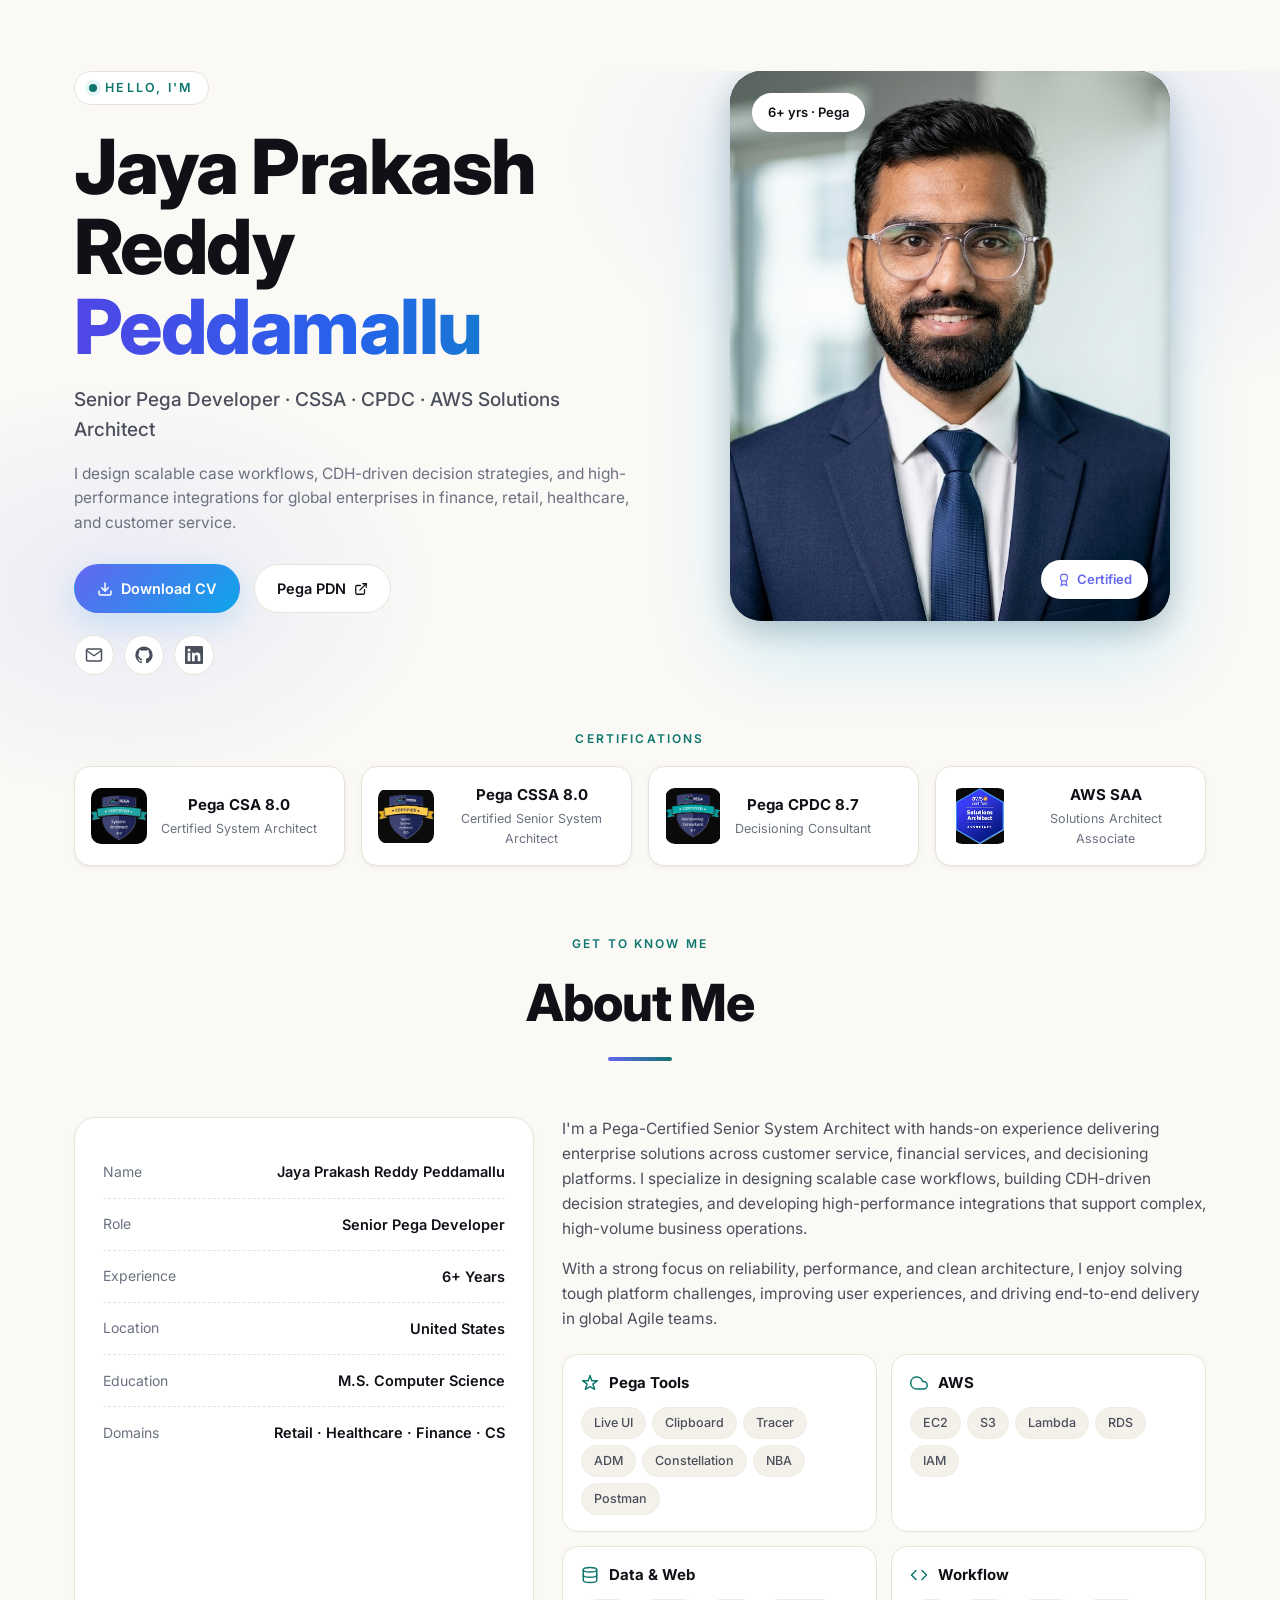
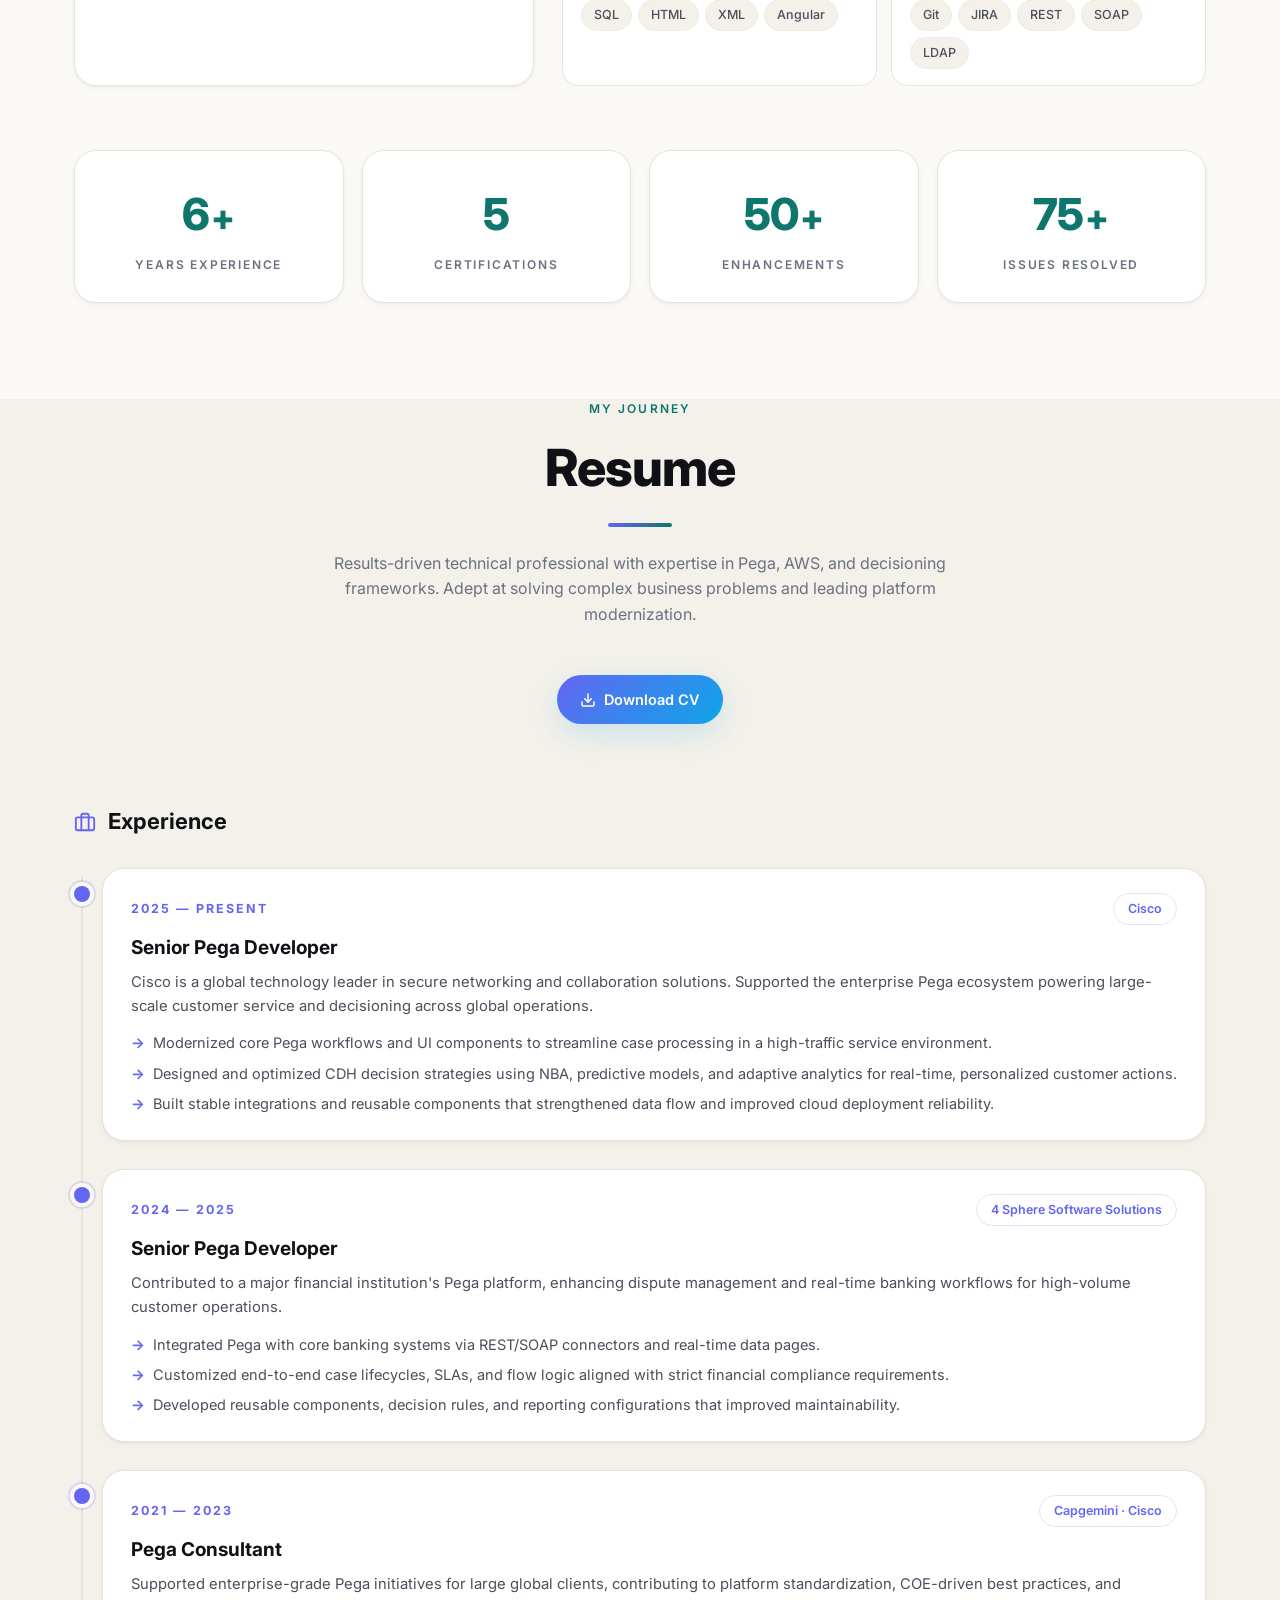
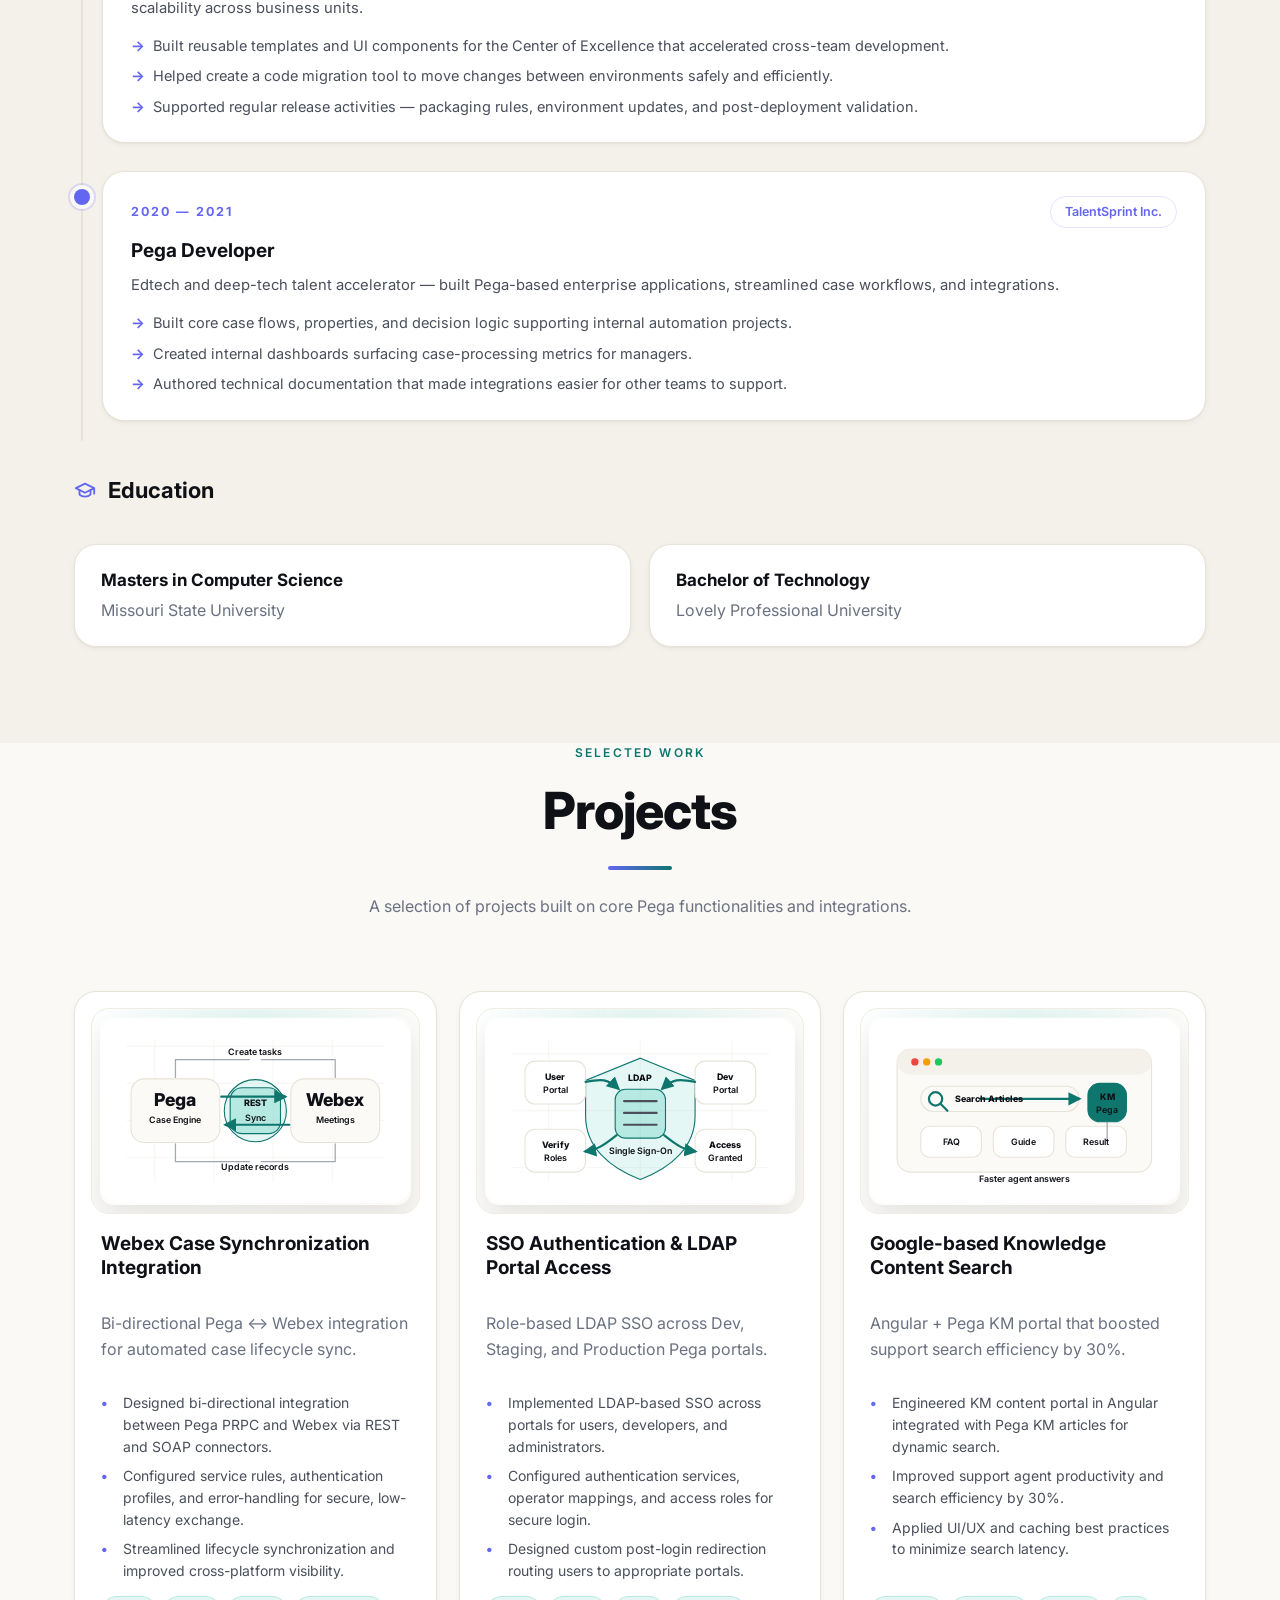
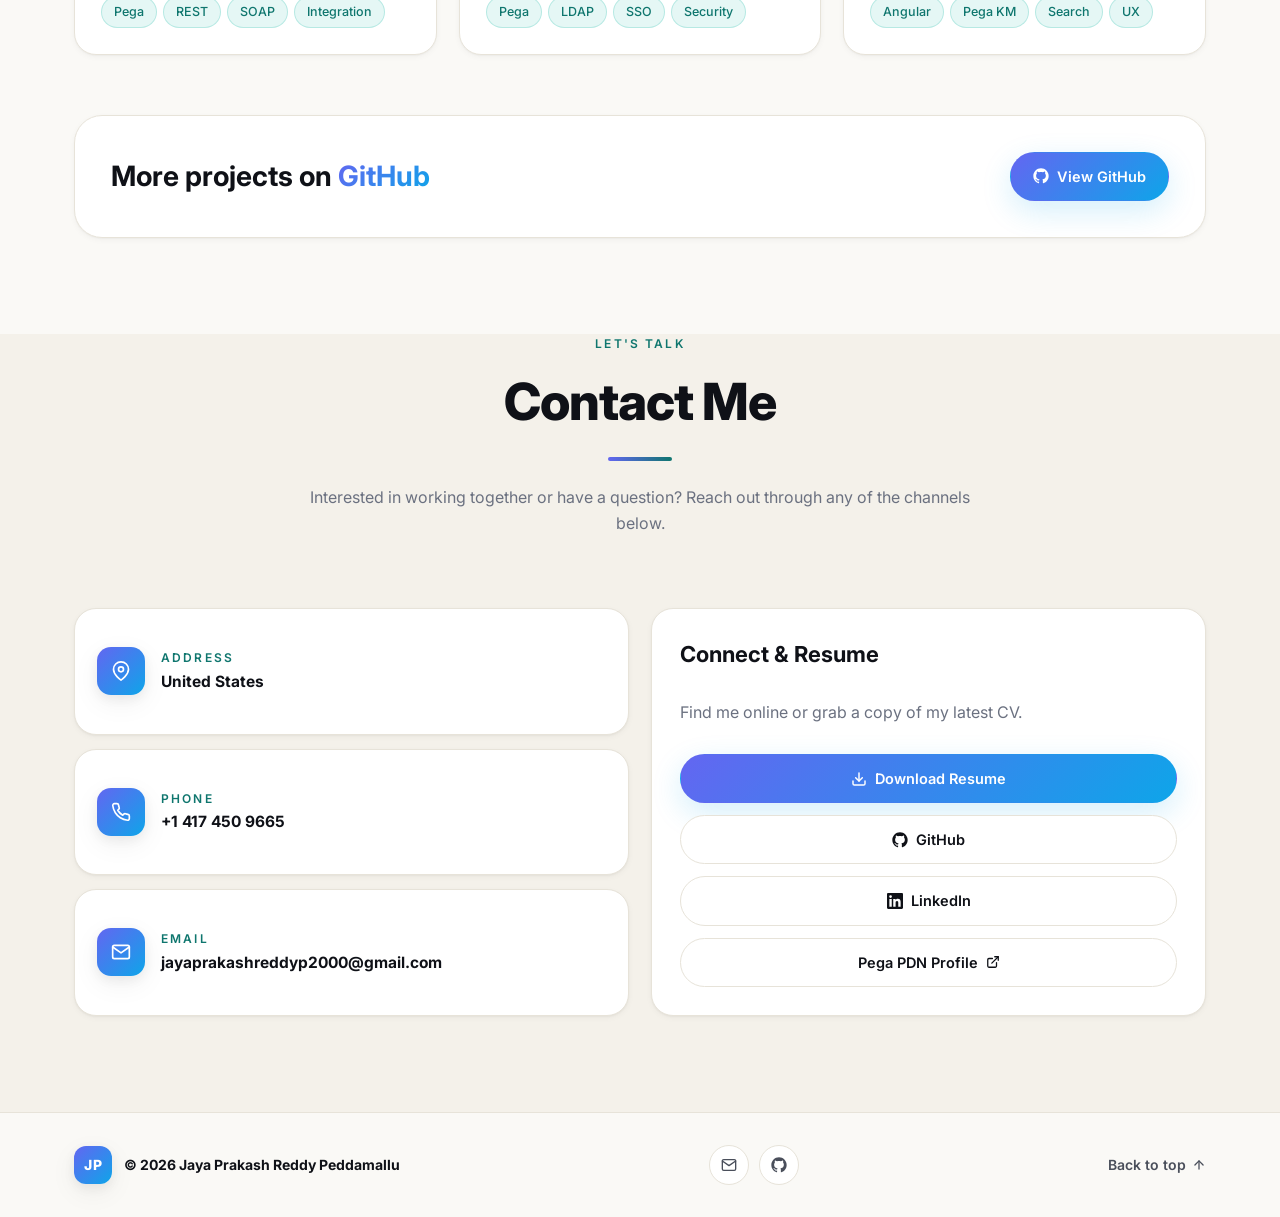
==== index.html @ 6a126530 "Initial commit: portfolio site with Plausible analytics tracking - Adds Plausible script (outbound l" ====
<!DOCTYPE html>
<html lang="en" data-theme="light">
<head>
  <meta charset="UTF-8" />
  <meta name="viewport" content="width=device-width, initial-scale=1.0" />
  <title>Jaya Prakash Reddy Peddamallu — Senior Pega Developer</title>
  <meta name="description" content="Pega-Certified Senior System Architect specializing in scalable case workflows, CDH-driven decision strategies, and high-performance integrations." />
  <link rel="preconnect" href="https://fonts.googleapis.com" />
  <link rel="preconnect" href="https://fonts.gstatic.com" crossorigin />
  <link href="https://fonts.googleapis.com/css2?family=Inter:wght@300;400;500;600;700;800;900&display=swap" rel="stylesheet" />
  <link rel="stylesheet" href="css/modern.css" />

  <!-- Plausible Analytics: tracks pageviews + outbound link clicks + tagged custom events.
       Replace YOUR-DOMAIN.com below with the exact domain registered in your Plausible dashboard. -->
  <script defer data-domain="jayaprakashreddyp.github.io" src="https://plausible.io/js/script.outbound-links.tagged-events.js"></script>
  <script>window.plausible = window.plausible || function () { (window.plausible.q = window.plausible.q || []).push(arguments); };</script>
</head>
<body>

  <div class="scroll-progress" id="scrollProgress"></div>

  <!-- ============== NAV ============== -->
  <header class="nav-wrap hidden" id="nav">
    <div class="container nav">
      <a href="#home" class="brand" aria-label="Jaya Prakash — Home">
        <span class="brand-badge">JP</span>
      </a>

      <nav class="nav-links" id="navLinks">
        <span class="nav-pill" id="navPill" aria-hidden="true"></span>
        <a href="#home" class="nav-link active">Home</a>
        <a href="#about" class="nav-link">About</a>
        <a href="#resume" class="nav-link">Resume</a>
        <a href="#projects" class="nav-link">Projects</a>
        <a href="#contact" class="nav-link">Contact</a>
      </nav>

      <div class="nav-actions">
        <button class="icon-btn plausible-event-name=Theme+Toggle" id="themeToggle" aria-label="Toggle theme">
          <svg class="icon-sun" width="18" height="18" viewBox="0 0 24 24" fill="none" stroke="currentColor" stroke-width="2" stroke-linecap="round" stroke-linejoin="round"><circle cx="12" cy="12" r="4"/><path d="M12 2v2M12 20v2M4.93 4.93l1.41 1.41M17.66 17.66l1.41 1.41M2 12h2M20 12h2M6.34 17.66l-1.41 1.41M19.07 4.93l-1.41 1.41"/></svg>
          <svg class="icon-moon" width="18" height="18" viewBox="0 0 24 24" fill="none" stroke="currentColor" stroke-width="2" stroke-linecap="round" stroke-linejoin="round"><path d="M21 12.79A9 9 0 1 1 11.21 3 7 7 0 0 0 21 12.79z"/></svg>
        </button>
        <a href="https://docs.google.com/document/d/1jjnwgocOYCEj1G0pUcNQqBtZUYPyL3SgJsTekGnhe-Y/edit?usp=sharing" target="_blank" rel="noopener" class="btn btn-primary btn-cv plausible-event-name=CV+Click plausible-event-location=Header">
          <svg width="16" height="16" viewBox="0 0 24 24" fill="none" stroke="currentColor" stroke-width="2.2" stroke-linecap="round" stroke-linejoin="round"><path d="M21 15v4a2 2 0 0 1-2 2H5a2 2 0 0 1-2-2v-4"/><polyline points="7 10 12 15 17 10"/><line x1="12" y1="15" x2="12" y2="3"/></svg>
          CV
        </a>
        <button class="icon-btn nav-toggle" id="navToggle" aria-label="Open menu">
          <svg width="20" height="20" viewBox="0 0 24 24" fill="none" stroke="currentColor" stroke-width="2" stroke-linecap="round" stroke-linejoin="round"><line x1="3" y1="6" x2="21" y2="6"/><line x1="3" y1="12" x2="21" y2="12"/><line x1="3" y1="18" x2="21" y2="18"/></svg>
        </button>
      </div>
    </div>
  </header>

  <!-- ============== HERO ============== -->
  <section id="home" class="hero">
    <div class="container hero-grid">
      <div class="hero-text">
        <span class="pill"><span class="dot"></span>HELLO, I'M</span>
        <h1 class="display">
          Jaya Prakash Reddy
          <span class="grad">Peddamallu</span>
        </h1>
        <p class="lede">Senior Pega Developer · CSSA · CPDC · AWS Solutions Architect</p>
        <p class="muted">
          I design scalable case workflows, CDH-driven decision strategies, and
          high-performance integrations for global enterprises in finance, retail,
          healthcare, and customer service.
        </p>
        <div class="cta-row">
          <a href="https://docs.google.com/document/d/1jjnwgocOYCEj1G0pUcNQqBtZUYPyL3SgJsTekGnhe-Y/edit?usp=sharing" target="_blank" rel="noopener" class="btn btn-primary plausible-event-name=CV+Click plausible-event-location=Hero">
            <svg width="16" height="16" viewBox="0 0 24 24" fill="none" stroke="currentColor" stroke-width="2.2" stroke-linecap="round" stroke-linejoin="round"><path d="M21 15v4a2 2 0 0 1-2 2H5a2 2 0 0 1-2-2v-4"/><polyline points="7 10 12 15 17 10"/><line x1="12" y1="15" x2="12" y2="3"/></svg>
            Download CV
          </a>
          <a href="https://accounts.pega.com/profile/JayaPrakashReddyP" target="_blank" rel="noopener" class="btn btn-ghost">
            Pega PDN
            <svg width="14" height="14" viewBox="0 0 24 24" fill="none" stroke="currentColor" stroke-width="2.2" stroke-linecap="round" stroke-linejoin="round"><path d="M18 13v6a2 2 0 0 1-2 2H5a2 2 0 0 1-2-2V8a2 2 0 0 1 2-2h6"/><polyline points="15 3 21 3 21 9"/><line x1="10" y1="14" x2="21" y2="3"/></svg>
          </a>
        </div>
        <div class="social-row">
          <a href="mailto:jayaprakashreddyp2000@gmail.com" class="icon-btn plausible-event-name=Email+Click" aria-label="Email">
            <svg width="18" height="18" viewBox="0 0 24 24" fill="none" stroke="currentColor" stroke-width="2" stroke-linecap="round" stroke-linejoin="round"><path d="M4 4h16c1.1 0 2 .9 2 2v12c0 1.1-.9 2-2 2H4c-1.1 0-2-.9-2-2V6c0-1.1.9-2 2-2z"/><polyline points="22,6 12,13 2,6"/></svg>
          </a>
          <a href="https://github.com/jayaprakashreddyp" target="_blank" rel="noopener" class="icon-btn" aria-label="GitHub">
            <svg width="18" height="18" viewBox="0 0 24 24" fill="currentColor"><path d="M12 .5C5.65.5.5 5.65.5 12c0 5.08 3.29 9.39 7.86 10.91.58.1.79-.25.79-.56 0-.27-.01-1-.01-1.96-3.2.7-3.87-1.54-3.87-1.54-.52-1.33-1.27-1.68-1.27-1.68-1.04-.71.08-.7.08-.7 1.15.08 1.76 1.18 1.76 1.18 1.02 1.76 2.69 1.25 3.34.95.1-.74.4-1.25.73-1.54-2.55-.29-5.24-1.27-5.24-5.66 0-1.25.45-2.27 1.18-3.07-.12-.29-.51-1.46.11-3.04 0 0 .96-.31 3.15 1.17.91-.25 1.89-.38 2.86-.38.97 0 1.95.13 2.86.38 2.19-1.48 3.15-1.17 3.15-1.17.62 1.58.23 2.75.11 3.04.74.8 1.18 1.82 1.18 3.07 0 4.4-2.69 5.36-5.25 5.65.41.36.78 1.07.78 2.16 0 1.56-.01 2.81-.01 3.19 0 .31.21.67.8.56C20.21 21.39 23.5 17.08 23.5 12 23.5 5.65 18.35.5 12 .5z"/></svg>
          </a>
          <a href="https://www.linkedin.com/in/jayaprakashreddyp" target="_blank" rel="noopener" class="icon-btn" aria-label="LinkedIn">
            <svg width="18" height="18" viewBox="0 0 24 24" fill="currentColor"><path d="M20.45 20.45h-3.55v-5.57c0-1.33-.02-3.04-1.85-3.04-1.85 0-2.13 1.45-2.13 2.94v5.67H9.36V9h3.41v1.56h.05c.48-.9 1.64-1.85 3.37-1.85 3.6 0 4.27 2.37 4.27 5.46v6.28zM5.34 7.43a2.06 2.06 0 1 1 0-4.12 2.06 2.06 0 0 1 0 4.12zM7.12 20.45H3.56V9h3.56v11.45zM22.22 0H1.77C.79 0 0 .77 0 1.72v20.56C0 23.23.79 24 1.77 24h20.45c.99 0 1.78-.77 1.78-1.72V1.72C24 .77 23.21 0 22.22 0z"/></svg>
          </a>
        </div>
      </div>

      <div class="hero-card">
        <div class="profile-card">
          <span class="floating-pill top-left">6+ yrs · Pega</span>
          <img src="images/profile.jpg" alt="Jaya Prakash Reddy Peddamallu" />
          <span class="floating-pill bottom-right">
            <svg width="14" height="14" viewBox="0 0 24 24" fill="none" stroke="currentColor" stroke-width="2" stroke-linecap="round" stroke-linejoin="round"><circle cx="12" cy="8" r="6"/><path d="M15.477 12.89L17 22l-5-3-5 3 1.523-9.11"/></svg>
          Certified</span>
        </div>
      </div>
    </div>

    <!-- Certifications strip -->
    <div class="container">
      <div class="certs-wrap reveal">
        <p class="eyebrow center">CERTIFICATIONS</p>
        <div class="cert-grid">
          <div class="cert-card">
            <img src="images/CSA.png" alt="Pega CSA" />
            <div>
              <h4>Pega CSA 8.0</h4>
              <p>Certified System Architect</p>
            </div>
          </div>
          <div class="cert-card">
            <img src="images/CSSA.png" alt="Pega CSSA" />
            <div>
              <h4>Pega CSSA 8.0</h4>
              <p>Certified Senior System Architect</p>
            </div>
          </div>
          <div class="cert-card">
            <img src="images/CPDC.png" alt="Pega CPDC" />
            <div>
              <h4>Pega CPDC 8.7</h4>
              <p>Decisioning Consultant</p>
            </div>
          </div>
          <div class="cert-card">
            <img src="images/AWS.jpg" alt="AWS SAA" />
            <div>
              <h4>AWS SAA</h4>
              <p>Solutions Architect Associate</p>
            </div>
          </div>
        </div>
      </div>
    </div>
  </section>

  <!-- ============== ABOUT ============== -->
  <section id="about" class="section">
    <div class="container">
      <div class="section-head reveal">
        <p class="eyebrow">GET TO KNOW ME</p>
        <h2 class="section-title">About Me</h2>
        <span class="title-underline"></span>
      </div>

      <div class="about-grid">
        <div class="info-card reveal">
          <div class="info-row"><span>Name</span><strong>Jaya Prakash Reddy Peddamallu</strong></div>
          <div class="info-row"><span>Role</span><strong>Senior Pega Developer</strong></div>
          <div class="info-row"><span>Experience</span><strong>6+ Years</strong></div>
          <div class="info-row"><span>Location</span><strong>United States</strong></div>
          <div class="info-row"><span>Education</span><strong>M.S. Computer Science</strong></div>
          <div class="info-row"><span>Domains</span><strong>Retail · Healthcare · Finance · CS</strong></div>
        </div>

        <div class="about-text reveal">
          <p>
            I'm a Pega-Certified Senior System Architect with hands-on experience delivering
            enterprise solutions across customer service, financial services, and decisioning
            platforms. I specialize in designing scalable case workflows, building CDH-driven
            decision strategies, and developing high-performance integrations that support
            complex, high-volume business operations.
          </p>
          <p>
            With a strong focus on reliability, performance, and clean architecture, I enjoy
            solving tough platform challenges, improving user experiences, and driving
            end-to-end delivery in global Agile teams.
          </p>

          <div class="skill-grid">
            <div class="skill-card">
              <div class="skill-head">
                <svg width="18" height="18" viewBox="0 0 24 24" fill="none" stroke="currentColor" stroke-width="2" stroke-linecap="round" stroke-linejoin="round"><path d="M12 2l2.39 6.95H22l-6.2 4.51 2.39 6.95L12 16.9l-6.19 3.51 2.39-6.95L2 8.95h7.61z"/></svg>
                <h4>Pega Tools</h4>
              </div>
              <div class="chips">
                <span>Live UI</span><span>Clipboard</span><span>Tracer</span>
                <span>ADM</span><span>Constellation</span><span>NBA</span><span>Postman</span>
              </div>
            </div>
            <div class="skill-card">
              <div class="skill-head">
                <svg width="18" height="18" viewBox="0 0 24 24" fill="none" stroke="currentColor" stroke-width="2" stroke-linecap="round" stroke-linejoin="round"><path d="M18 10h-1.26A8 8 0 1 0 9 20h9a5 5 0 0 0 0-10z"/></svg>
                <h4>AWS</h4>
              </div>
              <div class="chips">
                <span>EC2</span><span>S3</span><span>Lambda</span><span>RDS</span><span>IAM</span>
              </div>
            </div>
            <div class="skill-card">
              <div class="skill-head">
                <svg width="18" height="18" viewBox="0 0 24 24" fill="none" stroke="currentColor" stroke-width="2" stroke-linecap="round" stroke-linejoin="round"><ellipse cx="12" cy="5" rx="9" ry="3"/><path d="M3 5v14c0 1.66 4.03 3 9 3s9-1.34 9-3V5"/><path d="M3 12c0 1.66 4.03 3 9 3s9-1.34 9-3"/></svg>
                <h4>Data &amp; Web</h4>
              </div>
              <div class="chips">
                <span>SQL</span><span>HTML</span><span>XML</span><span>Angular</span>
              </div>
            </div>
            <div class="skill-card">
              <div class="skill-head">
                <svg width="18" height="18" viewBox="0 0 24 24" fill="none" stroke="currentColor" stroke-width="2" stroke-linecap="round" stroke-linejoin="round"><polyline points="16 18 22 12 16 6"/><polyline points="8 6 2 12 8 18"/></svg>
                <h4>Workflow</h4>
              </div>
              <div class="chips">
                <span>Git</span><span>JIRA</span><span>REST</span><span>SOAP</span><span>LDAP</span>
              </div>
            </div>
          </div>
        </div>
      </div>

      <!-- Stats -->
      <div class="stats-grid">
        <div class="stat-card reveal">
          <strong class="stat-num" data-count="6">0</strong><span>+</span>
          <p>Years Experience</p>
        </div>
        <div class="stat-card reveal">
          <strong class="stat-num" data-count="5">0</strong>
          <p>Certifications</p>
        </div>
        <div class="stat-card reveal">
          <strong class="stat-num" data-count="50">0</strong><span>+</span>
          <p>Enhancements</p>
        </div>
        <div class="stat-card reveal">
          <strong class="stat-num" data-count="75">0</strong><span>+</span>
          <p>Issues Resolved</p>
        </div>
      </div>
    </div>
  </section>

  <!-- ============== RESUME ============== -->
  <section id="resume" class="section section-alt">
    <div class="container">
      <div class="section-head reveal">
        <p class="eyebrow">MY JOURNEY</p>
        <h2 class="section-title">Resume</h2>
        <span class="title-underline"></span>
        <p class="muted center mw-700">
          Results-driven technical professional with expertise in Pega, AWS, and
          decisioning frameworks. Adept at solving complex business problems and
          leading platform modernization.
        </p>
        <a href="https://docs.google.com/document/d/1jjnwgocOYCEj1G0pUcNQqBtZUYPyL3SgJsTekGnhe-Y/edit?usp=sharing" target="_blank" rel="noopener" class="btn btn-primary mt-4 plausible-event-name=CV+Click plausible-event-location=Resume">
          <svg width="16" height="16" viewBox="0 0 24 24" fill="none" stroke="currentColor" stroke-width="2.2" stroke-linecap="round" stroke-linejoin="round"><path d="M21 15v4a2 2 0 0 1-2 2H5a2 2 0 0 1-2-2v-4"/><polyline points="7 10 12 15 17 10"/><line x1="12" y1="15" x2="12" y2="3"/></svg>
          Download CV
        </a>
      </div>

      <h3 class="block-title reveal">
        <svg width="22" height="22" viewBox="0 0 24 24" fill="none" stroke="currentColor" stroke-width="2" stroke-linecap="round" stroke-linejoin="round"><rect x="2" y="7" width="20" height="14" rx="2" ry="2"/><path d="M16 21V5a2 2 0 0 0-2-2h-4a2 2 0 0 0-2 2v16"/></svg>
        Experience
      </h3>

      <div class="timeline">
        <div class="tl-item reveal">
          <span class="tl-dot"></span>
          <div class="tl-card">
            <div class="tl-head">
              <span class="tl-date">2025 — Present</span>
              <span class="tl-tag">Cisco</span>
            </div>
            <h4>Senior Pega Developer</h4>
            <p>Cisco is a global technology leader in secure networking and collaboration solutions. Supported the enterprise Pega ecosystem powering large-scale customer service and decisioning across global operations.</p>
            <ul class="bullets">
              <li>Modernized core Pega workflows and UI components to streamline case processing in a high-traffic service environment.</li>
              <li>Designed and optimized CDH decision strategies using NBA, predictive models, and adaptive analytics for real-time, personalized customer actions.</li>
              <li>Built stable integrations and reusable components that strengthened data flow and improved cloud deployment reliability.</li>
            </ul>
          </div>
        </div>

        <div class="tl-item reveal">
          <span class="tl-dot"></span>
          <div class="tl-card">
            <div class="tl-head">
              <span class="tl-date">2024 — 2025</span>
              <span class="tl-tag">4 Sphere Software Solutions</span>
            </div>
            <h4>Senior Pega Developer</h4>
            <p>Contributed to a major financial institution's Pega platform, enhancing dispute management and real-time banking workflows for high-volume customer operations.</p>
            <ul class="bullets">
              <li>Integrated Pega with core banking systems via REST/SOAP connectors and real-time data pages.</li>
              <li>Customized end-to-end case lifecycles, SLAs, and flow logic aligned with strict financial compliance requirements.</li>
              <li>Developed reusable components, decision rules, and reporting configurations that improved maintainability.</li>
            </ul>
          </div>
        </div>

        <div class="tl-item reveal">
          <span class="tl-dot"></span>
          <div class="tl-card">
            <div class="tl-head">
              <span class="tl-date">2021 — 2023</span>
              <span class="tl-tag">Capgemini · Cisco</span>
            </div>
            <h4>Pega Consultant</h4>
            <p>Supported enterprise-grade Pega initiatives for large global clients, contributing to platform standardization, COE-driven best practices, and scalability across business units.</p>
            <ul class="bullets">
              <li>Built reusable templates and UI components for the Center of Excellence that accelerated cross-team development.</li>
              <li>Helped create a code migration tool to move changes between environments safely and efficiently.</li>
              <li>Supported regular release activities — packaging rules, environment updates, and post-deployment validation.</li>
            </ul>
          </div>
        </div>

        <div class="tl-item reveal">
          <span class="tl-dot"></span>
          <div class="tl-card">
            <div class="tl-head">
              <span class="tl-date">2020 — 2021</span>
              <span class="tl-tag">TalentSprint Inc.</span>
            </div>
            <h4>Pega Developer</h4>
            <p>Edtech and deep-tech talent accelerator — built Pega-based enterprise applications, streamlined case workflows, and integrations.</p>
            <ul class="bullets">
              <li>Built core case flows, properties, and decision logic supporting internal automation projects.</li>
              <li>Created internal dashboards surfacing case-processing metrics for managers.</li>
              <li>Authored technical documentation that made integrations easier for other teams to support.</li>
            </ul>
          </div>
        </div>
      </div>

      <h3 class="block-title reveal mt-5">
        <svg width="22" height="22" viewBox="0 0 24 24" fill="none" stroke="currentColor" stroke-width="2" stroke-linecap="round" stroke-linejoin="round"><path d="M22 10v6M2 10l10-5 10 5-10 5z"/><path d="M6 12v5c3 3 9 3 12 0v-5"/></svg>
        Education
      </h3>
      <div class="edu-grid">
        <div class="edu-card reveal">
          <h4>Masters in Computer Science</h4>
          <p>Missouri State University</p>
        </div>
        <div class="edu-card reveal">
          <h4>Bachelor of Technology</h4>
          <p>Lovely Professional University</p>
        </div>
      </div>
    </div>
  </section>

  <!-- ============== PROJECTS ============== -->
  <section id="projects" class="section">
    <div class="container">
      <div class="section-head reveal">
        <p class="eyebrow">SELECTED WORK</p>
        <h2 class="section-title">Projects</h2>
        <span class="title-underline"></span>
        <p class="muted center mw-700">
          A selection of projects built on core Pega functionalities and integrations.
        </p>
      </div>

      <div class="proj-grid">
        <article class="proj-card reveal">
          <div class="proj-media" role="img" aria-label="Diagram showing Pega and Webex case synchronization">
            <svg class="project-diagram" viewBox="0 0 420 250" aria-hidden="true">
              <defs>
                <marker id="syncArrow" viewBox="0 0 10 10" refX="8" refY="5" markerWidth="6" markerHeight="6" orient="auto-start-reverse">
                  <path class="diagram-arrow" d="M 0 0 L 10 5 L 0 10 z"></path>
                </marker>
              </defs>
              <rect class="diagram-bg" x="0" y="0" width="420" height="250" rx="26"></rect>
              <path class="diagram-grid" d="M36 38H384M36 88H384M36 138H384M36 188H384M74 28V222M154 28V222M234 28V222M314 28V222"></path>
              <rect class="diagram-node" x="42" y="82" width="120" height="86" rx="18"></rect>
              <rect class="diagram-node" x="258" y="82" width="120" height="86" rx="18"></rect>
              <circle class="diagram-orbit" cx="210" cy="125" r="42"></circle>
              <rect class="diagram-hub" x="176" y="94" width="68" height="62" rx="16"></rect>
              <path class="diagram-line" marker-end="url(#syncArrow)" d="M164 106H250"></path>
              <path class="diagram-line" marker-end="url(#syncArrow)" d="M256 144H170"></path>
              <path class="diagram-line muted-line" d="M102 80V56H202"></path>
              <path class="diagram-line muted-line" d="M318 80V56H218"></path>
              <path class="diagram-line muted-line" d="M102 170V194H202"></path>
              <path class="diagram-line muted-line" d="M318 170V194H218"></path>
              <text class="diagram-logo" x="102" y="118" text-anchor="middle">Pega</text>
              <text class="diagram-label" x="102" y="142" text-anchor="middle">Case Engine</text>
              <text class="diagram-logo" x="318" y="118" text-anchor="middle">Webex</text>
              <text class="diagram-label" x="318" y="142" text-anchor="middle">Meetings</text>
              <text class="diagram-label strong" x="210" y="119" text-anchor="middle">REST</text>
              <text class="diagram-label" x="210" y="139" text-anchor="middle">Sync</text>
              <text class="diagram-label" x="210" y="50" text-anchor="middle">Create tasks</text>
              <text class="diagram-label" x="210" y="205" text-anchor="middle">Update records</text>
            </svg>
          </div>
          <h3>Webex Case Synchronization Integration</h3>
          <p class="muted">Bi-directional Pega ↔ Webex integration for automated case lifecycle sync.</p>
          <ul class="bullets">
            <li>Designed bi-directional integration between Pega PRPC and Webex via REST and SOAP connectors.</li>
            <li>Configured service rules, authentication profiles, and error-handling for secure, low-latency exchange.</li>
            <li>Streamlined lifecycle synchronization and improved cross-platform visibility.</li>
          </ul>
          <div class="chips">
            <span>Pega</span><span>REST</span><span>SOAP</span><span>Integration</span>
          </div>
        </article>

        <article class="proj-card reveal">
          <div class="proj-media" role="img" aria-label="Diagram showing LDAP SSO authentication across Pega portals">
            <svg class="project-diagram" viewBox="0 0 420 250" aria-hidden="true">
              <defs>
                <marker id="authArrow" viewBox="0 0 10 10" refX="8" refY="5" markerWidth="6" markerHeight="6" orient="auto-start-reverse">
                  <path class="diagram-arrow" d="M 0 0 L 10 5 L 0 10 z"></path>
                </marker>
              </defs>
              <rect class="diagram-bg" x="0" y="0" width="420" height="250" rx="26"></rect>
              <path class="diagram-grid" d="M36 48H384M36 125H384M36 202H384M86 30V220M210 30V220M334 30V220"></path>
              <path class="diagram-shield" d="M210 54L284 84V132C284 174 252 202 210 218C168 202 136 174 136 132V84L210 54Z"></path>
              <rect class="diagram-hub" x="176" y="96" width="68" height="66" rx="14"></rect>
              <path class="diagram-server-line" d="M188 112H232M188 128H232M188 144H232"></path>
              <rect class="diagram-node small" x="54" y="58" width="82" height="58" rx="14"></rect>
              <rect class="diagram-node small" x="284" y="58" width="82" height="58" rx="14"></rect>
              <rect class="diagram-node small" x="54" y="150" width="82" height="58" rx="14"></rect>
              <rect class="diagram-node small" x="284" y="150" width="82" height="58" rx="14"></rect>
              <path class="diagram-line" marker-end="url(#authArrow)" d="M136 86C158 82 166 82 180 95"></path>
              <path class="diagram-line" marker-end="url(#authArrow)" d="M284 86C262 82 254 82 240 95"></path>
              <path class="diagram-line" marker-end="url(#authArrow)" d="M178 158C158 174 150 178 136 180"></path>
              <path class="diagram-line" marker-end="url(#authArrow)" d="M242 158C262 174 270 178 284 180"></path>
              <text class="diagram-label strong" x="210" y="85" text-anchor="middle">LDAP</text>
              <text class="diagram-label" x="210" y="184" text-anchor="middle">Single Sign-On</text>
              <text class="diagram-label strong" x="95" y="83" text-anchor="middle">User</text>
              <text class="diagram-label" x="95" y="101" text-anchor="middle">Portal</text>
              <text class="diagram-label strong" x="325" y="83" text-anchor="middle">Dev</text>
              <text class="diagram-label" x="325" y="101" text-anchor="middle">Portal</text>
              <text class="diagram-label strong" x="95" y="175" text-anchor="middle">Verify</text>
              <text class="diagram-label" x="95" y="193" text-anchor="middle">Roles</text>
              <text class="diagram-label strong" x="325" y="175" text-anchor="middle">Access</text>
              <text class="diagram-label" x="325" y="193" text-anchor="middle">Granted</text>
            </svg>
          </div>
          <h3>SSO Authentication &amp; LDAP Portal Access</h3>
          <p class="muted">Role-based LDAP SSO across Dev, Staging, and Production Pega portals.</p>
          <ul class="bullets">
            <li>Implemented LDAP-based SSO across portals for users, developers, and administrators.</li>
            <li>Configured authentication services, operator mappings, and access roles for secure login.</li>
            <li>Designed custom post-login redirection routing users to appropriate portals.</li>
          </ul>
          <div class="chips">
            <span>Pega</span><span>LDAP</span><span>SSO</span><span>Security</span>
          </div>
        </article>

        <article class="proj-card reveal">
          <div class="proj-media" role="img" aria-label="Diagram showing knowledge content search through Pega KM">
            <svg class="project-diagram" viewBox="0 0 420 250" aria-hidden="true">
              <defs>
                <marker id="searchArrow" viewBox="0 0 10 10" refX="8" refY="5" markerWidth="6" markerHeight="6" orient="auto-start-reverse">
                  <path class="diagram-arrow" d="M 0 0 L 10 5 L 0 10 z"></path>
                </marker>
              </defs>
              <rect class="diagram-bg" x="0" y="0" width="420" height="250" rx="26"></rect>
              <rect class="diagram-window" x="38" y="42" width="344" height="166" rx="18"></rect>
              <rect class="diagram-window-top" x="38" y="42" width="344" height="34" rx="18"></rect>
              <circle class="diagram-dot red" cx="62" cy="59" r="5"></circle>
              <circle class="diagram-dot yellow" cx="78" cy="59" r="5"></circle>
              <circle class="diagram-dot green" cx="94" cy="59" r="5"></circle>
              <rect class="diagram-searchbar" x="70" y="92" width="214" height="34" rx="17"></rect>
              <circle class="diagram-search-icon" cx="90" cy="109" r="9"></circle>
              <path class="diagram-search-icon" d="M97 116L106 125"></path>
              <rect class="diagram-node result" x="70" y="146" width="82" height="42" rx="12"></rect>
              <rect class="diagram-node result" x="168" y="146" width="82" height="42" rx="12"></rect>
              <rect class="diagram-node result" x="266" y="146" width="82" height="42" rx="12"></rect>
              <rect class="diagram-hub search" x="296" y="88" width="52" height="52" rx="16"></rect>
              <path class="diagram-line" marker-end="url(#searchArrow)" d="M150 109H284"></path>
              <path class="diagram-line muted-line" d="M322 140V164"></path>
              <text class="diagram-label strong" x="162" y="113" text-anchor="middle">Search Articles</text>
              <text class="diagram-label strong" x="322" y="110" text-anchor="middle">KM</text>
              <text class="diagram-label" x="322" y="128" text-anchor="middle">Pega</text>
              <text class="diagram-label" x="111" y="172" text-anchor="middle">FAQ</text>
              <text class="diagram-label" x="209" y="172" text-anchor="middle">Guide</text>
              <text class="diagram-label" x="307" y="172" text-anchor="middle">Result</text>
              <text class="diagram-label" x="210" y="222" text-anchor="middle">Faster agent answers</text>
            </svg>
          </div>
          <h3>Google-based Knowledge Content Search</h3>
          <p class="muted">Angular + Pega KM portal that boosted support search efficiency by 30%.</p>
          <ul class="bullets">
            <li>Engineered KM content portal in Angular integrated with Pega KM articles for dynamic search.</li>
            <li>Improved support agent productivity and search efficiency by 30%.</li>
            <li>Applied UI/UX and caching best practices to minimize search latency.</li>
          </ul>
          <div class="chips">
            <span>Angular</span><span>Pega KM</span><span>Search</span><span>UX</span>
          </div>
        </article>
      </div>

      <div class="github-cta reveal">
        <h3>More projects on <span class="grad">GitHub</span></h3>
        <a href="https://github.com/jayaprakashreddyp" target="_blank" rel="noopener" class="btn btn-primary">
          <svg width="16" height="16" viewBox="0 0 24 24" fill="currentColor"><path d="M12 .5C5.65.5.5 5.65.5 12c0 5.08 3.29 9.39 7.86 10.91.58.1.79-.25.79-.56 0-.27-.01-1-.01-1.96-3.2.7-3.87-1.54-3.87-1.54-.52-1.33-1.27-1.68-1.27-1.68-1.04-.71.08-.7.08-.7 1.15.08 1.76 1.18 1.76 1.18 1.02 1.76 2.69 1.25 3.34.95.1-.74.4-1.25.73-1.54-2.55-.29-5.24-1.27-5.24-5.66 0-1.25.45-2.27 1.18-3.07-.12-.29-.51-1.46.11-3.04 0 0 .96-.31 3.15 1.17.91-.25 1.89-.38 2.86-.38.97 0 1.95.13 2.86.38 2.19-1.48 3.15-1.17 3.15-1.17.62 1.58.23 2.75.11 3.04.74.8 1.18 1.82 1.18 3.07 0 4.4-2.69 5.36-5.25 5.65.41.36.78 1.07.78 2.16 0 1.56-.01 2.81-.01 3.19 0 .31.21.67.8.56C20.21 21.39 23.5 17.08 23.5 12 23.5 5.65 18.35.5 12 .5z"/></svg>
          View GitHub
        </a>
      </div>
    </div>
  </section>

  <!-- ============== CONTACT ============== -->
  <section id="contact" class="section section-alt">
    <div class="container">
      <div class="section-head reveal">
        <p class="eyebrow">LET'S TALK</p>
        <h2 class="section-title">Contact Me</h2>
        <span class="title-underline"></span>
        <p class="muted center mw-700">
          Interested in working together or have a question? Reach out through any of
          the channels below.
        </p>
      </div>

      <div class="contact-grid">
        <div class="contact-list">
          <div class="contact-row reveal">
            <div class="contact-icon">
              <svg width="20" height="20" viewBox="0 0 24 24" fill="none" stroke="currentColor" stroke-width="2" stroke-linecap="round" stroke-linejoin="round"><path d="M21 10c0 7-9 13-9 13s-9-6-9-13a9 9 0 0 1 18 0z"/><circle cx="12" cy="10" r="3"/></svg>
            </div>
            <div>
              <p class="eyebrow">ADDRESS</p>
              <strong>United States</strong>
            </div>
          </div>
          <div class="contact-row reveal">
            <div class="contact-icon">
              <svg width="20" height="20" viewBox="0 0 24 24" fill="none" stroke="currentColor" stroke-width="2" stroke-linecap="round" stroke-linejoin="round"><path d="M22 16.92v3a2 2 0 0 1-2.18 2 19.79 19.79 0 0 1-8.63-3.07 19.5 19.5 0 0 1-6-6 19.79 19.79 0 0 1-3.07-8.67A2 2 0 0 1 4.11 2h3a2 2 0 0 1 2 1.72 12.84 12.84 0 0 0 .7 2.81 2 2 0 0 1-.45 2.11L8.09 9.91a16 16 0 0 0 6 6l1.27-1.27a2 2 0 0 1 2.11-.45 12.84 12.84 0 0 0 2.81.7A2 2 0 0 1 22 16.92z"/></svg>
            </div>
            <div>
              <p class="eyebrow">PHONE</p>
              <strong><a href="tel:+14174509665">+1 417 450 9665</a></strong>
            </div>
          </div>
          <div class="contact-row reveal">
            <div class="contact-icon">
              <svg width="20" height="20" viewBox="0 0 24 24" fill="none" stroke="currentColor" stroke-width="2" stroke-linecap="round" stroke-linejoin="round"><path d="M4 4h16c1.1 0 2 .9 2 2v12c0 1.1-.9 2-2 2H4c-1.1 0-2-.9-2-2V6c0-1.1.9-2 2-2z"/><polyline points="22,6 12,13 2,6"/></svg>
            </div>
            <div>
              <p class="eyebrow">EMAIL</p>
              <strong><a href="mailto:jayaprakashreddyp2000@gmail.com" class="plausible-event-name=Email+Click">jayaprakashreddyp2000@gmail.com</a></strong>
            </div>
          </div>
        </div>

        <div class="connect-card reveal">
          <h3>Connect &amp; Resume</h3>
          <p class="muted">Find me online or grab a copy of my latest CV.</p>
          <a href="https://docs.google.com/document/d/1jjnwgocOYCEj1G0pUcNQqBtZUYPyL3SgJsTekGnhe-Y/edit?usp=sharing" target="_blank" rel="noopener" class="btn btn-primary btn-block plausible-event-name=CV+Click plausible-event-location=Contact">
            <svg width="16" height="16" viewBox="0 0 24 24" fill="none" stroke="currentColor" stroke-width="2.2" stroke-linecap="round" stroke-linejoin="round"><path d="M21 15v4a2 2 0 0 1-2 2H5a2 2 0 0 1-2-2v-4"/><polyline points="7 10 12 15 17 10"/><line x1="12" y1="15" x2="12" y2="3"/></svg>
            Download Resume
          </a>
          <a href="https://github.com/jayaprakashreddyp" target="_blank" rel="noopener" class="btn btn-ghost btn-block">
            <svg width="16" height="16" viewBox="0 0 24 24" fill="currentColor"><path d="M12 .5C5.65.5.5 5.65.5 12c0 5.08 3.29 9.39 7.86 10.91.58.1.79-.25.79-.56 0-.27-.01-1-.01-1.96-3.2.7-3.87-1.54-3.87-1.54-.52-1.33-1.27-1.68-1.27-1.68-1.04-.71.08-.7.08-.7 1.15.08 1.76 1.18 1.76 1.18 1.02 1.76 2.69 1.25 3.34.95.1-.74.4-1.25.73-1.54-2.55-.29-5.24-1.27-5.24-5.66 0-1.25.45-2.27 1.18-3.07-.12-.29-.51-1.46.11-3.04 0 0 .96-.31 3.15 1.17.91-.25 1.89-.38 2.86-.38.97 0 1.95.13 2.86.38 2.19-1.48 3.15-1.17 3.15-1.17.62 1.58.23 2.75.11 3.04.74.8 1.18 1.82 1.18 3.07 0 4.4-2.69 5.36-5.25 5.65.41.36.78 1.07.78 2.16 0 1.56-.01 2.81-.01 3.19 0 .31.21.67.8.56C20.21 21.39 23.5 17.08 23.5 12 23.5 5.65 18.35.5 12 .5z"/></svg>
            GitHub
          </a>
          <a href="https://www.linkedin.com/in/jayaprakashreddyp" target="_blank" rel="noopener" class="btn btn-ghost btn-block">
            <svg width="16" height="16" viewBox="0 0 24 24" fill="currentColor"><path d="M20.45 20.45h-3.55v-5.57c0-1.33-.02-3.04-1.85-3.04-1.85 0-2.13 1.45-2.13 2.94v5.67H9.36V9h3.41v1.56h.05c.48-.9 1.64-1.85 3.37-1.85 3.6 0 4.27 2.37 4.27 5.46v6.28zM5.34 7.43a2.06 2.06 0 1 1 0-4.12 2.06 2.06 0 0 1 0 4.12zM7.12 20.45H3.56V9h3.56v11.45zM22.22 0H1.77C.79 0 0 .77 0 1.72v20.56C0 23.23.79 24 1.77 24h20.45c.99 0 1.78-.77 1.78-1.72V1.72C24 .77 23.21 0 22.22 0z"/></svg>
            LinkedIn
          </a>
          <a href="https://accounts.pega.com/profile/JayaPrakashReddyP" target="_blank" rel="noopener" class="btn btn-ghost btn-block">
            Pega PDN Profile
            <svg width="14" height="14" viewBox="0 0 24 24" fill="none" stroke="currentColor" stroke-width="2.2" stroke-linecap="round" stroke-linejoin="round"><path d="M18 13v6a2 2 0 0 1-2 2H5a2 2 0 0 1-2-2V8a2 2 0 0 1 2-2h6"/><polyline points="15 3 21 3 21 9"/><line x1="10" y1="14" x2="21" y2="3"/></svg>
          </a>
        </div>
      </div>
    </div>
  </section>

  <!-- ============== FOOTER ============== -->
  <footer class="footer">
    <div class="container footer-inner">
      <div class="brand">
        <span class="brand-badge">JP</span>
        <span>&copy; <span id="year"></span> Jaya Prakash Reddy Peddamallu</span>
      </div>
      <div class="social-row">
        <a href="mailto:jayaprakashreddyp2000@gmail.com" class="icon-btn plausible-event-name=Email+Click" aria-label="Email">
          <svg width="16" height="16" viewBox="0 0 24 24" fill="none" stroke="currentColor" stroke-width="2" stroke-linecap="round" stroke-linejoin="round"><path d="M4 4h16c1.1 0 2 .9 2 2v12c0 1.1-.9 2-2 2H4c-1.1 0-2-.9-2-2V6c0-1.1.9-2 2-2z"/><polyline points="22,6 12,13 2,6"/></svg>
        </a>
        <a href="https://github.com/jayaprakashreddyp" target="_blank" rel="noopener" class="icon-btn" aria-label="GitHub">
          <svg width="16" height="16" viewBox="0 0 24 24" fill="currentColor"><path d="M12 .5C5.65.5.5 5.65.5 12c0 5.08 3.29 9.39 7.86 10.91.58.1.79-.25.79-.56 0-.27-.01-1-.01-1.96-3.2.7-3.87-1.54-3.87-1.54-.52-1.33-1.27-1.68-1.27-1.68-1.04-.71.08-.7.08-.7 1.15.08 1.76 1.18 1.76 1.18 1.02 1.76 2.69 1.25 3.34.95.1-.74.4-1.25.73-1.54-2.55-.29-5.24-1.27-5.24-5.66 0-1.25.45-2.27 1.18-3.07-.12-.29-.51-1.46.11-3.04 0 0 .96-.31 3.15 1.17.91-.25 1.89-.38 2.86-.38.97 0 1.95.13 2.86.38 2.19-1.48 3.15-1.17 3.15-1.17.62 1.58.23 2.75.11 3.04.74.8 1.18 1.82 1.18 3.07 0 4.4-2.69 5.36-5.25 5.65.41.36.78 1.07.78 2.16 0 1.56-.01 2.81-.01 3.19 0 .31.21.67.8.56C20.21 21.39 23.5 17.08 23.5 12 23.5 5.65 18.35.5 12 .5z"/></svg>
        </a>
      </div>
      <a href="#home" class="back-top">Back to top
        <svg width="14" height="14" viewBox="0 0 24 24" fill="none" stroke="currentColor" stroke-width="2.2" stroke-linecap="round" stroke-linejoin="round"><line x1="12" y1="19" x2="12" y2="5"/><polyline points="5 12 12 5 19 12"/></svg>
      </a>
    </div>
  </footer>

  <script src="js/modern.js"></script>
  <script src="js/analytics.js"></script>
</body>
</html>
---- css/modern.css ----
/* =========================================================
   Jaya Prakash Reddy — Portfolio
   Modern theme + animation system (Tier 1 + Tier 2 + a11y)
   ========================================================= */

/* -------- Theme tokens -------- */
:root {
  --bg: #faf9f6;
  --bg-2: #ffffff;
  --bg-3: #f4f1ea;
  --surface: #ffffff;
  --surface-2: #fbfaf6;
  --border: #e7e3d9;
  --border-2: #efece4;
  --text: #0f1117;
  --text-2: #4a4f5b;
  --text-3: #6b7180;
  --muted: #8a8f9c;

  --primary: #6366f1;
  --primary-2: #3b82f6;
  --primary-3: #0ea5e9;
  --primary-grad: linear-gradient(135deg, #6366f1 0%, #0ea5e9 100%);
  --primary-soft: rgba(99, 102, 241, 0.10);
  --primary-soft-2: rgba(99, 102, 241, 0.18);
  --accent: #0f766e;
  --accent-2: #0891b2;
  --accent-grad: linear-gradient(135deg, #14b8a6 0%, #38bdf8 100%);
  --accent-soft: rgba(20, 184, 166, 0.11);
  --accent-soft-2: rgba(20, 184, 166, 0.22);
  --accent-glow: 0 20px 50px rgba(20, 184, 166, 0.18);

  --shadow-sm: 0 1px 2px rgba(15, 17, 23, 0.04), 0 2px 6px rgba(15, 17, 23, 0.04);
  --shadow-md: 0 4px 12px rgba(15, 17, 23, 0.06), 0 8px 28px rgba(15, 17, 23, 0.06);
  --shadow-lg: 0 10px 30px rgba(14, 165, 233, 0.18);
  --shadow-glow: 0 20px 50px rgba(14, 165, 233, 0.20);

  --radius-sm: 10px;
  --radius-md: 16px;
  --radius-lg: 22px;
  --radius-xl: 28px;

  --container: 1180px;

  /* Easings (from animate skill) */
  --ease-out-quint: cubic-bezier(.23, 1, .32, 1);
  --ease-in-out-cubic: cubic-bezier(.645, .045, .355, 1);
  --ease-out-cubic: cubic-bezier(.33, 1, .68, 1);
  --ease-spring: cubic-bezier(.34, 1.56, .64, 1);
}

[data-theme="dark"] {
  --bg: #0b0d14;
  --bg-2: #11141d;
  --bg-3: #0f1320;
  --surface: #151926;
  --surface-2: #1a1f2e;
  --border: #232838;
  --border-2: #2a3044;
  --text: #f1f3f8;
  --text-2: #c7cbd6;
  --text-3: #9aa0b0;
  --muted: #7a8092;

  --primary: #818cf8;
  --primary-2: #60a5fa;
  --primary-3: #38bdf8;
  --primary-grad: linear-gradient(135deg, #818cf8 0%, #38bdf8 100%);
  --primary-soft: rgba(129, 140, 248, 0.14);
  --primary-soft-2: rgba(129, 140, 248, 0.22);
  --accent: #2dd4bf;
  --accent-2: #67e8f9;
  --accent-grad: linear-gradient(135deg, #2dd4bf 0%, #67e8f9 100%);
  --accent-soft: rgba(45, 212, 191, 0.14);
  --accent-soft-2: rgba(45, 212, 191, 0.24);
  --accent-glow: 0 20px 50px rgba(45, 212, 191, 0.16);

  --shadow-sm: 0 1px 2px rgba(0,0,0,0.30), 0 2px 6px rgba(0,0,0,0.25);
  --shadow-md: 0 4px 14px rgba(0,0,0,0.35), 0 10px 30px rgba(0,0,0,0.30);
  --shadow-lg: 0 14px 40px rgba(56, 189, 248, 0.26);
  --shadow-glow: 0 20px 50px rgba(56, 189, 248, 0.22);
}

/* -------- Base -------- */
*, *::before, *::after { box-sizing: border-box; }
html {
  scroll-behavior: smooth;
  scroll-padding-top: 0;
}
body {
  margin: 0;
  font-family: 'Inter', -apple-system, BlinkMacSystemFont, 'Segoe UI', Roboto, sans-serif;
  background: var(--bg);
  color: var(--text);
  line-height: 1.6;
  -webkit-font-smoothing: antialiased;
  -moz-osx-font-smoothing: grayscale;
  transition: background-color .35s ease, color .35s ease;
}
img { max-width: 100%; display: block; }
a { color: inherit; text-decoration: none; }
ul { padding: 0; margin: 0; list-style: none; }

.container {
  width: 100%;
  max-width: var(--container);
  margin: 0 auto;
  padding: 0 24px;
}

/* Theme color transition on surfaces (keeps theme switch smooth) */
.section, .nav-wrap, .info-card, .skill-card, .stat-card, .tl-card,
.edu-card, .proj-card, .contact-row, .connect-card, .btn-ghost, .icon-btn,
.cert-card, .pill, .footer, .floating-pill, .chips span, .nav-link, .tl-tag {
  transition-property: background-color, border-color, color, box-shadow, transform;
  transition-duration: .35s;
  transition-timing-function: var(--ease-out-cubic);
}

.muted { color: var(--text-3); }
.center { text-align: center; }
.mw-700 { max-width: 700px; margin-left: auto; margin-right: auto; }
.mt-4 { margin-top: 1.5rem; }
.mt-5 { margin-top: 4rem; }

.eyebrow {
  text-transform: uppercase;
  letter-spacing: 0.18em;
  font-size: 12px;
  font-weight: 600;
  color: var(--accent);
  margin: 0;
}

.grad {
  background: var(--primary-grad);
  -webkit-background-clip: text;
  background-clip: text;
  -webkit-text-fill-color: transparent;
}

/* -------- Scroll progress bar -------- */
.scroll-progress {
  position: fixed;
  top: 0; left: 0;
  height: 2px;
  width: 0;
  background: var(--primary-grad);
  z-index: 200;
  pointer-events: none;
  box-shadow: 0 0 8px rgba(14,165,233,.45);
  transition: width 80ms linear;
}

/* -------- Buttons -------- */
.btn {
  position: relative;
  display: inline-flex;
  align-items: center;
  justify-content: center;
  gap: 8px;
  padding: 12px 22px;
  border-radius: 999px;
  font-weight: 600;
  font-size: 14.5px;
  border: 1px solid transparent;
  cursor: pointer;
  white-space: nowrap;
  overflow: hidden;
  transition: transform .25s var(--ease-out-quint),
              box-shadow .25s var(--ease-out-quint),
              background .25s ease,
              color .25s ease,
              border-color .25s ease;
}
.btn:hover { transform: translateY(-2px); }
.btn:active { transform: translateY(0) scale(.97); transition-duration: 80ms; }

.btn-primary {
  background: var(--primary-grad);
  color: #fff;
  box-shadow: var(--shadow-lg);
}
.btn-primary:hover { box-shadow: 0 16px 44px rgba(14,165,233,.28); }

/* Shimmer pass on primary buttons */
.btn-primary::after {
  content: "";
  position: absolute; inset: 0;
  background: linear-gradient(120deg,
    transparent 30%,
    rgba(255,255,255,.28) 50%,
    transparent 70%);
  transform: translateX(-120%);
  transition: transform .7s var(--ease-out-cubic);
  pointer-events: none;
}
.btn-primary:hover::after { transform: translateX(120%); }

.btn-ghost {
  background: var(--surface);
  color: var(--text);
  border-color: var(--border);
}
.btn-ghost:hover { border-color: var(--primary); color: var(--primary); }
.btn-block { width: 100%; }
.btn-cv { padding: 9px 18px; font-size: 14px; }

/* CTA arrow glyph in buttons translates on hover */
.btn svg { transition: transform .25s var(--ease-out-quint); }
.btn:hover svg:last-child { transform: translateX(3px); }

.icon-btn {
  width: 40px; height: 40px;
  border-radius: 999px;
  display: inline-flex;
  align-items: center;
  justify-content: center;
  background: var(--surface);
  border: 1px solid var(--border);
  color: var(--text-2);
  cursor: pointer;
  transition: color .2s ease, border-color .2s ease, transform .25s var(--ease-out-quint), background .2s ease;
  text-decoration: none;
}
.icon-btn:hover {
  color: var(--accent);
  border-color: var(--accent);
  transform: translateY(-2px) rotate(-4deg);
}
.icon-btn:active { transform: translateY(0) scale(.95); transition-duration: 80ms; }

/* Theme toggle icons */
.icon-sun, .icon-moon { transition: opacity .2s ease, transform .3s var(--ease-out-quint); }
[data-theme="light"] .icon-moon { display: none; }
[data-theme="dark"] .icon-sun { display: none; }
#themeToggle:hover svg { transform: rotate(20deg); }

/* -------- Nav -------- */
.nav-wrap {
  position: sticky;
  top: 0;
  z-index: 100;
  background: color-mix(in srgb, var(--bg) 80%, transparent);
  backdrop-filter: saturate(180%) blur(14px);
  -webkit-backdrop-filter: saturate(180%) blur(14px);
  border-bottom: 1px solid transparent;
  transition: border-color .25s ease, background .25s ease, box-shadow .25s ease, opacity .4s ease-out, transform .4s ease-out;
  opacity: 1;
  transform: translateY(0);
}
.nav-wrap.hidden {
  opacity: 0;
  transform: translateY(-100%);
  pointer-events: none;
}
.nav-wrap.scrolled {
  border-bottom-color: var(--border);
  box-shadow: 0 1px 20px rgba(15,17,23,.04);
}
.nav {
  display: flex;
  align-items: center;
  justify-content: space-between;
  padding: 18px 24px;
  gap: 24px;
}
.brand {
  display: inline-flex;
  align-items: center;
  gap: 12px;
  font-weight: 700;
  color: var(--text);
}
.brand-badge {
  width: 38px; height: 38px;
  border-radius: 12px;
  background: var(--primary-grad);
  color: #fff;
  display: inline-flex;
  align-items: center;
  justify-content: center;
  font-weight: 800;
  font-size: 14px;
  letter-spacing: 0.5px;
  box-shadow: var(--shadow-md);
  transition: transform .35s var(--ease-spring);
}
.brand:hover .brand-badge { transform: rotate(-8deg) scale(1.06); }
.brand-name { font-size: 15.5px; }

.nav-links {
  position: relative;
  display: flex;
  align-items: center;
  gap: 6px;
}
/* Sliding pill indicator (FLIP) */
.nav-pill {
  position: absolute;
  top: 50%;
  left: 0;
  height: 36px;
  width: 0;
  background: var(--primary-soft);
  border-radius: 999px;
  transform: translate(0, -50%);
  opacity: 0;
  pointer-events: none;
  z-index: 0;
  transition: transform .4s var(--ease-out-quint),
              width .4s var(--ease-out-quint),
              opacity .25s ease,
              background-color .35s ease;
}
.nav-pill.ready { opacity: 1; }
.nav-link {
  position: relative;
  z-index: 1;
  padding: 9px 16px;
  border-radius: 999px;
  color: var(--text-2);
  font-weight: 500;
  font-size: 14.5px;
  transition: color .25s ease;
}
.nav-link:hover { color: var(--text); }
.nav-link.active { color: var(--primary); background: transparent; }

.nav-actions { display: inline-flex; align-items: center; gap: 10px; }
.nav-toggle { display: none; }

/* -------- Hero -------- */
.hero {
  padding: 0 0 40px;
  margin-top: -8px;
  position: relative;
  overflow: hidden;
}
.hero::before {
  content: "";
  position: absolute;
  inset: 0;
  background:
    radial-gradient(60% 50% at 80% 10%, var(--primary-soft) 0%, transparent 60%),
    radial-gradient(40% 40% at 10% 60%, var(--primary-soft) 0%, transparent 60%);
  pointer-events: none;
  animation: bgDrift 20s ease-in-out infinite alternate;
}
@keyframes bgDrift {
  from { transform: translate3d(0, 0, 0); }
  to   { transform: translate3d(-3%, 2%, 0); }
}

.hero-grid {
  display: grid;
  grid-template-columns: 1.1fr 1fr;
  gap: 56px;
  align-items: flex-start;
  position: relative;
}

/* Hero text staggered entrance */
.hero-text > * {
  opacity: 0;
  transform: translateY(22px);
  animation: heroIn .8s var(--ease-out-quint) both;
}
.hero-text > *:nth-child(1) { animation-delay: .10s; }
.hero-text > *:nth-child(2) { animation-delay: .20s; }
.hero-text > *:nth-child(3) { animation-delay: .30s; }
.hero-text > *:nth-child(4) { animation-delay: .40s; }
.hero-text > *:nth-child(5) { animation-delay: .50s; }
.hero-text > *:nth-child(6) { animation-delay: .60s; }
@keyframes heroIn {
  to { opacity: 1; transform: translateY(0); }
}

/* Hero card slide-in */
.hero-card {
  opacity: 0;
  transform: translateX(40px) scale(.95);
  animation: heroCardIn 1.1s .35s var(--ease-out-quint) both;
}
@keyframes heroCardIn {
  to { opacity: 1; transform: translateX(0) scale(1); }
}

.pill {
  display: inline-flex;
  align-items: center;
  gap: 8px;
  padding: 6px 14px;
  border-radius: 999px;
  background: var(--surface);
  border: 1px solid var(--border);
  font-size: 12.5px;
  letter-spacing: 0.18em;
  font-weight: 600;
  color: var(--accent);
  text-transform: uppercase;
}
.pill .dot {
  width: 8px; height: 8px; border-radius: 999px; background: var(--accent);
  box-shadow: 0 0 0 4px var(--accent-soft);
  animation: dotPulseInline 2s ease-in-out infinite;
}
@keyframes dotPulseInline {
  0%, 100% { box-shadow: 0 0 0 4px var(--accent-soft); }
  50%      { box-shadow: 0 0 0 7px transparent; }
}

.display {
  font-size: clamp(40px, 6vw, 76px);
  line-height: 1.05;
  font-weight: 800;
  letter-spacing: -0.02em;
  margin: 22px 0 18px;
}
.display .grad {
  display: block;
  background: linear-gradient(90deg, #4f46e5, #2563eb, #0891b2, #2563eb, #4f46e5);
  background-size: 200% 100%;
  -webkit-background-clip: text;
  background-clip: text;
  -webkit-text-fill-color: transparent;
  animation: gradFlow 8s linear infinite;
}
[data-theme="dark"] .display .grad {
  background: linear-gradient(90deg, #818cf8, #60a5fa, #2dd4bf, #60a5fa, #818cf8);
  background-size: 200% 100%;
  -webkit-background-clip: text;
  background-clip: text;
  -webkit-text-fill-color: transparent;
}
@keyframes gradFlow {
  from { background-position: 0% 50%; }
  to   { background-position: 200% 50%; }
}

.lede {
  font-size: clamp(16px, 1.6vw, 19px);
  font-weight: 500;
  color: var(--text-2);
  margin: 0 0 16px;
}
.hero-text .muted { font-size: 15.5px; max-width: 560px; }
.cta-row {
  display: flex;
  flex-wrap: wrap;
  gap: 14px;
  margin: 28px 0 22px;
}
.social-row {
  display: flex; gap: 10px;
}

/* Profile card */
.hero-card { display: flex; justify-content: center; }
.profile-card {
  position: relative;
  width: min(440px, 100%);
  aspect-ratio: 4 / 5;
  border-radius: 32px;
  overflow: hidden;
  background: linear-gradient(160deg, #1f2233 0%, #0d1020 100%);
  box-shadow: 0 30px 80px rgba(14,165,233,.20), 0 10px 30px rgba(0,0,0,.20);
  transition: transform .5s var(--ease-out-quint), box-shadow .5s var(--ease-out-quint);
}
.profile-card:hover {
  transform: translateY(-6px);
  box-shadow: 0 40px 90px rgba(14,165,233,.26), 0 14px 36px rgba(0,0,0,.25);
}
.profile-card img {
  width: 100%; height: 100%; object-fit: cover;
  transition: transform .8s var(--ease-out-quint);
}
.profile-card:hover img { transform: scale(1.04); }

/* Floating badges bob */
.floating-pill {
  position: absolute;
  display: inline-flex;
  align-items: center;
  gap: 6px;
  padding: 9px 16px;
  border-radius: 999px;
  background: var(--surface);
  color: var(--text);
  font-weight: 600;
  font-size: 13px;
  box-shadow: var(--shadow-md);
  z-index: 2;
  animation: bob 4.5s ease-in-out infinite;
}
.floating-pill.top-left { top: 22px; left: 22px; }
.floating-pill.bottom-right {
  bottom: 22px; right: 22px;
  color: var(--primary);
  animation-delay: -2.25s;
}
@keyframes bob {
  0%, 100% { transform: translateY(0); }
  50%      { transform: translateY(-6px); }
}

/* Certs strip */
.certs-wrap {
  margin-top: 26px;
  padding: 28px 0;
  text-align: center;
}
.cert-grid {
  margin-top: 18px;
  display: grid;
  grid-template-columns: repeat(4, 1fr);
  gap: 16px;
}
.cert-card {
  background: var(--surface);
  border: 1px solid var(--border);
  border-radius: var(--radius-md);
  padding: 16px;
  display: flex;
  align-items: center;
  gap: 14px;
  box-shadow: var(--shadow-sm);
  transition: transform .35s var(--ease-out-quint),
              box-shadow .35s var(--ease-out-quint),
              border-color .35s ease;
}
.cert-card:hover {
  transform: translateY(-4px);
  box-shadow: var(--shadow-md);
  border-color: var(--accent-soft-2);
}
.cert-card img {
  width: 56px; height: 56px;
  border-radius: 10px;
  object-fit: contain;
  flex: 0 0 56px;
  transition: transform .35s var(--ease-spring);
}
.cert-card:hover img { transform: rotate(4deg) scale(1.08); }
.cert-card h4 { margin: 0; font-size: 15px; font-weight: 700; }
.cert-card:hover h4 { color: var(--accent); }
.cert-card p { margin: 2px 0 0; font-size: 12.5px; color: var(--text-3); }

/* -------- Sections -------- */
.section {
  padding: 0 0 96px;
  position: relative;
}
.section-alt { background: var(--bg-3); }
.section-head {
  text-align: center;
  margin-bottom: 56px;
  display: flex;
  flex-direction: column;
  align-items: center;
  gap: 8px;
}
.section-title {
  font-size: clamp(34px, 4vw, 52px);
  font-weight: 800;
  letter-spacing: -0.02em;
  margin: 0;
}

/* Word reveal on section titles */
.section-title .word {
  display: inline-block;
  opacity: 0;
  transform: translateY(20px);
  transition: opacity .65s var(--ease-out-quint),
              transform .65s var(--ease-out-quint);
  transition-delay: calc(var(--i, 0) * 60ms);
}
.section-head.in .section-title .word {
  opacity: 1;
  transform: translateY(0);
}

.title-underline {
  width: 64px;
  height: 4px;
  border-radius: 4px;
  background: linear-gradient(90deg, var(--primary), var(--accent));
  margin-top: 6px;
  transform: scaleX(0);
  transform-origin: left center;
  transition: transform .8s .35s var(--ease-out-quint);
}
.section-head.in .title-underline { transform: scaleX(1); }

.block-title {
  display: inline-flex;
  align-items: center;
  gap: 12px;
  margin: 24px 0 28px;
  font-size: 22px;
  color: var(--text);
}
.block-title svg { color: var(--primary); }

/* -------- About -------- */
.about-grid {
  display: grid;
  grid-template-columns: 1fr 1.4fr;
  gap: 28px;
}
.info-card {
  background: var(--surface);
  border: 1px solid var(--border);
  border-radius: var(--radius-lg);
  padding: 28px;
  box-shadow: var(--shadow-sm);
}
.info-row {
  display: flex;
  align-items: center;
  justify-content: space-between;
  padding: 14px 0;
  border-bottom: 1px dashed var(--border);
  gap: 16px;
  transition: padding-left .25s var(--ease-out-quint);
}
.info-row:hover { padding-left: 4px; }
.info-row:last-child { border-bottom: none; }
.info-row span { color: var(--text-3); font-size: 14px; }
.info-row strong { color: var(--text); font-weight: 600; font-size: 14.5px; text-align: right; }
.about-text p { color: var(--text-2); margin: 0 0 16px; font-size: 15.5px; }

.skill-grid {
  margin-top: 22px;
  display: grid;
  grid-template-columns: 1fr 1fr;
  gap: 14px;
}
.skill-card {
  background: var(--surface);
  border: 1px solid var(--border);
  border-radius: var(--radius-md);
  padding: 16px 18px;
  transition: transform .3s var(--ease-out-quint),
              box-shadow .3s var(--ease-out-quint),
              border-color .3s ease;
}
.skill-card:hover {
  transform: translateY(-3px);
  box-shadow: var(--shadow-md);
  border-color: var(--accent-soft-2);
}
.skill-head {
  display: flex; align-items: center; gap: 10px;
  margin-bottom: 12px;
  color: var(--accent);
}
.skill-head h4 { margin: 0; color: var(--text); font-size: 15px; font-weight: 700; }
.skill-head svg { transition: transform .35s var(--ease-spring); }
.skill-card:hover .skill-head svg { transform: rotate(-12deg) scale(1.1); }

.chips { display: flex; flex-wrap: wrap; gap: 6px; }
.chips span {
  display: inline-block;
  padding: 5px 12px;
  border-radius: 999px;
  font-size: 12.5px;
  font-weight: 500;
  background: var(--bg-3);
  color: var(--text-2);
  border: 1px solid var(--border-2);
  transition: transform .3s var(--ease-out-quint),
              background-color .25s ease,
              color .25s ease,
              border-color .25s ease;
  transition-delay: calc(var(--i, 0) * 28ms);
}
/* Wave on parent hover (skill card) */
.skill-card:hover .chips span {
  transform: translateY(-3px);
  background: var(--accent-soft);
  color: var(--accent);
  border-color: var(--accent-soft-2);
}
/* Project card chips also lift slightly */
.proj-card .chips span {
  background: var(--accent-soft);
  color: var(--accent);
  border-color: var(--accent-soft-2);
}
.proj-card:hover .chips span {
  transform: translateY(-2px);
  background: var(--accent-soft-2);
  color: var(--accent);
  border-color: var(--accent);
}

/* Stats */
.stats-grid {
  margin-top: 64px;
  display: grid;
  grid-template-columns: repeat(4, 1fr);
  gap: 18px;
}
.stat-card {
  background: var(--surface);
  border: 1px solid var(--border);
  border-radius: var(--radius-lg);
  padding: 28px 22px;
  text-align: center;
  box-shadow: var(--shadow-sm);
  transition: transform .35s var(--ease-out-quint),
              box-shadow .35s var(--ease-out-quint),
              border-color .35s ease;
}
.stat-card:hover {
  transform: translateY(-5px);
  box-shadow: var(--shadow-md);
  border-color: var(--accent-soft-2);
}
.stat-card .stat-num {
  font-size: 44px;
  font-weight: 800;
  color: var(--accent);
  letter-spacing: -0.02em;
  display: inline-block;
}
.stat-card span:not(.stat-num) {
  font-size: 36px;
  font-weight: 800;
  color: var(--accent);
  margin-left: 2px;
  display: inline-block;
  opacity: 0;
  transform: scale(.4);
}
.stat-card.counted span:not(.stat-num) {
  animation: plusBounce .55s var(--ease-spring) forwards;
}
@keyframes plusBounce {
  0%   { opacity: 0; transform: scale(.4); }
  60%  { opacity: 1; transform: scale(1.25); }
  100% { opacity: 1; transform: scale(1); }
}
.stat-card p {
  margin: 6px 0 0;
  text-transform: uppercase;
  letter-spacing: 0.15em;
  font-size: 12px;
  font-weight: 600;
  color: var(--text-3);
}

/* -------- Resume timeline -------- */
.timeline {
  position: relative;
  padding-left: 28px;
  --tl-progress: 0;
}
.timeline::before {
  content: "";
  position: absolute;
  top: 8px; bottom: 8px;
  left: 7px;
  width: 2px;
  background: var(--border);
  border-radius: 2px;
}
/* Drawing line layered over base, scales with scroll */
.timeline::after {
  content: "";
  position: absolute;
  top: 8px; bottom: 8px;
  left: 7px;
  width: 2px;
  background: var(--primary-grad);
  border-radius: 2px;
  transform: scaleY(var(--tl-progress));
  transform-origin: top center;
  transition: transform .15s linear;
  box-shadow: 0 0 8px rgba(14,165,233,.36);
}

.tl-item {
  position: relative;
  padding-bottom: 28px;
}
.tl-item.reveal {
  opacity: 0;
  transform: translateX(-30px);
  transition: opacity .7s var(--ease-out-quint),
              transform .7s var(--ease-out-quint);
}
.tl-item.reveal.in {
  opacity: 1;
  transform: translateX(0);
}

.tl-dot {
  position: absolute;
  left: -28px;
  top: 18px;
  width: 16px; height: 16px;
  border-radius: 999px;
  background: var(--primary);
  box-shadow: 0 0 0 4px var(--bg), 0 0 0 6px var(--primary-soft-2);
  z-index: 2;
  transition: transform .35s var(--ease-spring);
}
.tl-item.in .tl-dot {
  animation: dotPulse 1.4s var(--ease-out-quint) 1;
}
@keyframes dotPulse {
  0%   { box-shadow: 0 0 0 4px var(--bg), 0 0 0 6px var(--primary-soft-2);  transform: scale(1); }
  40%  { box-shadow: 0 0 0 4px var(--bg), 0 0 0 16px transparent;           transform: scale(1.25); }
  100% { box-shadow: 0 0 0 4px var(--bg), 0 0 0 6px var(--primary-soft-2);  transform: scale(1); }
}

.tl-card {
  background: var(--surface);
  border: 1px solid var(--border);
  border-radius: var(--radius-lg);
  padding: 24px 28px;
  box-shadow: var(--shadow-sm);
  transition: transform .35s var(--ease-out-quint),
              box-shadow .35s var(--ease-out-quint),
              border-color .35s ease;
}
.tl-card:hover {
  box-shadow: var(--shadow-md);
  border-color: var(--primary-soft-2);
  transform: translateY(-3px);
}
.tl-head {
  display: flex;
  justify-content: space-between;
  align-items: center;
  gap: 16px;
  flex-wrap: wrap;
}
.tl-date {
  font-size: 12.5px;
  letter-spacing: 0.16em;
  text-transform: uppercase;
  font-weight: 700;
  color: var(--primary);
}
.tl-tag {
  padding: 5px 14px;
  border-radius: 999px;
  font-size: 12.5px;
  font-weight: 600;
  border: 1px solid var(--primary-soft-2);
  color: var(--primary);
  background: transparent;
}
.tl-card:hover .tl-tag { background: var(--primary-soft); }
.tl-card h4 {
  margin: 8px 0 8px;
  font-size: 19px;
  font-weight: 700;
}
.tl-card p { margin: 0 0 14px; color: var(--text-2); font-size: 14.8px; }
.bullets { display: grid; gap: 8px; }
.bullets li {
  position: relative;
  padding-left: 22px;
  color: var(--text-2);
  font-size: 14.5px;
  line-height: 1.55;
  transition: padding-left .25s var(--ease-out-quint), color .25s ease;
}
.bullets li::before {
  content: "→";
  position: absolute;
  left: 0; top: 0;
  color: var(--primary);
  font-weight: 700;
  transition: transform .25s var(--ease-out-quint);
}
.bullets li:hover { padding-left: 26px; color: var(--text); }
.bullets li:hover::before { transform: translateX(3px); }

/* Education */
.edu-grid {
  display: grid;
  grid-template-columns: 1fr 1fr;
  gap: 18px;
  margin-top: 8px;
}
.edu-card {
  background: var(--surface);
  border: 1px solid var(--border);
  border-radius: var(--radius-lg);
  padding: 22px 26px;
  box-shadow: var(--shadow-sm);
  transition: transform .35s var(--ease-out-quint),
              box-shadow .35s var(--ease-out-quint),
              border-color .35s ease;
}
.edu-card:hover {
  transform: translateY(-3px);
  box-shadow: var(--shadow-md);
  border-color: var(--primary-soft-2);
}
.edu-card h4 { margin: 0 0 4px; font-size: 17px; font-weight: 700; }
.edu-card p { margin: 0; color: var(--text-3); }

/* -------- Projects -------- */
.proj-grid {
  display: grid;
  grid-template-columns: repeat(3, 1fr);
  gap: 22px;
}
.proj-card {
  background: var(--surface);
  border: 1px solid var(--border);
  border-radius: var(--radius-lg);
  padding: 26px;
  box-shadow: var(--shadow-sm);
  display: flex;
  flex-direction: column;
  gap: 14px;
  transition: transform .4s var(--ease-out-quint),
              box-shadow .4s var(--ease-out-quint),
              border-color .35s ease;
}
.proj-card:hover {
  transform: translateY(-8px);
  box-shadow: var(--accent-glow);
  border-color: var(--accent-soft-2);
}
.proj-media {
  position: relative;
  aspect-ratio: 16 / 10;
  margin: -10px -10px 4px;
  border-radius: 18px;
  overflow: hidden;
  background:
    radial-gradient(70% 80% at 50% 0%, var(--accent-soft), transparent 72%),
    linear-gradient(145deg, var(--surface), var(--surface-2));
  border: 1px solid var(--border-2);
  box-shadow: inset 0 1px 0 rgba(255,255,255,.28);
  padding: 8px;
}
.project-diagram {
  width: 100%;
  height: 100%;
  border-radius: 14px;
  display: block;
  color: var(--accent);
  box-shadow: 0 14px 30px rgba(15,17,23,.10);
  transition: transform .7s var(--ease-out-quint), filter .35s ease;
}
.proj-card:hover .project-diagram {
  transform: scale(1.045);
  filter: saturate(1.05) contrast(1.02);
}
.diagram-bg { fill: var(--surface); }
.diagram-grid {
  fill: none;
  stroke: var(--border-2);
  stroke-width: 1;
  opacity: .72;
}
.diagram-node,
.diagram-window,
.diagram-searchbar {
  fill: var(--surface-2);
  stroke: var(--border);
  stroke-width: 1.5;
}
.diagram-node.small,
.diagram-node.result {
  fill: var(--bg-2);
}
.diagram-hub {
  fill: var(--accent-soft-2);
  stroke: var(--accent);
  stroke-width: 1.5;
}
.diagram-hub.search { fill: var(--accent); }
.diagram-orbit,
.diagram-shield {
  fill: var(--accent-soft);
  stroke: var(--accent);
  stroke-width: 1.5;
}
.diagram-line {
  fill: none;
  stroke: var(--accent);
  stroke-width: 3;
  stroke-linecap: round;
  stroke-linejoin: round;
}
.muted-line {
  stroke: var(--text-3);
  stroke-width: 1.7;
  opacity: .62;
}
.diagram-arrow { fill: var(--accent); }
.diagram-server-line {
  fill: none;
  stroke: var(--text-2);
  stroke-width: 3;
  stroke-linecap: round;
}
.diagram-window-top { fill: var(--bg-3); }
.diagram-dot.red { fill: #ef4444; }
.diagram-dot.yellow { fill: #f59e0b; }
.diagram-dot.green { fill: #22c55e; }
.diagram-search-icon {
  fill: none;
  stroke: var(--accent);
  stroke-width: 3;
  stroke-linecap: round;
}
.diagram-label,
.diagram-logo {
  fill: var(--text);
  font-family: 'Inter', -apple-system, BlinkMacSystemFont, 'Segoe UI', Roboto, sans-serif;
}
.diagram-label {
  font-size: 12px;
  font-weight: 600;
}
.diagram-label.strong,
.diagram-logo {
  font-weight: 800;
}
.diagram-logo { font-size: 24px; }
[data-theme="dark"] .project-diagram {
  box-shadow: 0 16px 34px rgba(0,0,0,.34);
}
[data-theme="dark"] .diagram-bg { fill: var(--surface); }
[data-theme="dark"] .diagram-node,
[data-theme="dark"] .diagram-window,
[data-theme="dark"] .diagram-searchbar {
  fill: var(--surface-2);
}
[data-theme="dark"] .diagram-node.small,
[data-theme="dark"] .diagram-node.result {
  fill: var(--bg-2);
}
.proj-card h3 { margin: 0; font-size: 19px; font-weight: 700; line-height: 1.3; }
.proj-card .bullets li { font-size: 14px; }
.proj-card .bullets li::before { content: "•"; transition: none; }
.proj-card .bullets li:hover { padding-left: 22px; }
.proj-card .bullets li:hover::before { transform: none; }
.proj-card .chips { margin-top: auto; }

.github-cta {
  margin-top: 60px;
  padding: 36px;
  border-radius: var(--radius-xl);
  background: var(--surface);
  border: 1px solid var(--border);
  display: flex;
  align-items: center;
  justify-content: space-between;
  gap: 24px;
  box-shadow: var(--shadow-sm);
  flex-wrap: wrap;
  transition: border-color .35s ease, box-shadow .35s ease;
}
.github-cta:hover { border-color: var(--primary-soft-2); box-shadow: var(--shadow-md); }
.github-cta h3 { margin: 0; font-size: clamp(20px, 2.4vw, 28px); font-weight: 700; }

/* -------- Contact -------- */
.contact-grid {
  display: grid;
  grid-template-columns: 1fr 1fr;
  gap: 22px;
}
.contact-list { display: grid; gap: 14px; }
.contact-row {
  background: var(--surface);
  border: 1px solid var(--border);
  border-radius: var(--radius-lg);
  padding: 20px 22px;
  display: flex;
  align-items: center;
  gap: 16px;
  box-shadow: var(--shadow-sm);
  transition: transform .35s var(--ease-out-quint),
              border-color .35s ease,
              box-shadow .35s ease;
}
.contact-row:hover {
  transform: translateX(4px);
  border-color: var(--primary-soft-2);
  box-shadow: var(--shadow-md);
}
.contact-icon {
  width: 48px; height: 48px;
  border-radius: 14px;
  background: var(--primary-grad);
  color: #fff;
  display: inline-flex;
  align-items: center;
  justify-content: center;
  flex: 0 0 48px;
  box-shadow: var(--shadow-md);
  transition: transform .35s var(--ease-spring);
}
.contact-row:hover .contact-icon { transform: rotate(-8deg) scale(1.08); }
.contact-row p { margin: 0; }
.contact-row strong { display: block; margin-top: 2px; font-size: 15.5px; }

.connect-card {
  background: var(--surface);
  border: 1px solid var(--border);
  border-radius: var(--radius-lg);
  padding: 28px;
  box-shadow: var(--shadow-sm);
  display: flex;
  flex-direction: column;
  gap: 12px;
  transition: border-color .35s ease, box-shadow .35s ease;
}
.connect-card:hover { border-color: var(--primary-soft-2); box-shadow: var(--shadow-md); }
.connect-card h3 { margin: 0; font-size: 22px; font-weight: 700; }

/* -------- Footer -------- */
.footer {
  padding: 32px 0;
  border-top: 1px solid var(--border);
  background: var(--bg);
}
.footer-inner {
  display: flex;
  align-items: center;
  justify-content: space-between;
  gap: 16px;
  flex-wrap: wrap;
  font-size: 14px;
  color: var(--text-3);
}
.footer .brand-name { font-size: 14px; }
.back-top {
  display: inline-flex;
  align-items: center;
  gap: 6px;
  font-weight: 600;
  color: var(--text-2);
  transition: color .2s ease, transform .25s var(--ease-out-quint);
}
.back-top:hover { color: var(--primary); transform: translateY(-2px); }
.back-top svg { transition: transform .25s var(--ease-out-quint); }
.back-top:hover svg { transform: translateY(-3px); }

/* -------- Reveal animation -------- */
.reveal {
  opacity: 0;
  transform: translateY(22px);
  transition: opacity .7s var(--ease-out-quint),
              transform .7s var(--ease-out-quint);
}
.reveal.in {
  opacity: 1;
  transform: translateY(0);
}

/* Stagger reveals for grid children */
.cert-grid.reveal-group .cert-card,
.skill-grid.reveal-group .skill-card,
.stats-grid.reveal-group .stat-card,
.proj-grid.reveal-group .proj-card {
  opacity: 0;
  transform: translateY(22px);
  transition: opacity .65s var(--ease-out-quint),
              transform .65s var(--ease-out-quint);
  transition-delay: calc(var(--i, 0) * 90ms);
}
.cert-grid.reveal-group.in .cert-card,
.skill-grid.reveal-group.in .skill-card,
.stats-grid.reveal-group.in .stat-card,
.proj-grid.reveal-group.in .proj-card {
  opacity: 1;
  transform: translateY(0);
}

/* -------- Responsive -------- */
@media (max-width: 980px) {
  .hero-grid { grid-template-columns: 1fr; gap: 36px; }
  .hero-card { order: -1; }
  .profile-card { width: min(360px, 80%); }
  .about-grid { grid-template-columns: 1fr; }
  .skill-grid { grid-template-columns: 1fr 1fr; }
  .proj-grid { grid-template-columns: 1fr 1fr; }
  .stats-grid { grid-template-columns: 1fr 1fr; }
  .cert-grid { grid-template-columns: 1fr 1fr; }
  .contact-grid { grid-template-columns: 1fr; }
  .edu-grid { grid-template-columns: 1fr; }
  .nav-links {
    display: none;
    position: absolute;
    top: 70px;
    right: 24px;
    left: 24px;
    flex-direction: column;
    align-items: stretch;
    background: var(--surface);
    border: 1px solid var(--border);
    border-radius: var(--radius-md);
    padding: 10px;
    box-shadow: var(--shadow-md);
  }
  .nav-links.open { display: flex; }
  .nav-pill { display: none; } /* pill indicator only on desktop */
  .nav-link { text-align: left; }
  .nav-link.active { background: var(--primary-soft); }
  .nav-toggle { display: inline-flex; }
  .brand-name { display: none; }
  .section { padding: 72px 0; }
}

@media (max-width: 600px) {
  .skill-grid { grid-template-columns: 1fr; }
  .proj-grid { grid-template-columns: 1fr; }
  .stats-grid { grid-template-columns: 1fr 1fr; }
  .cert-grid { grid-template-columns: 1fr; }
  .display { font-size: 40px; }
  .btn { padding: 11px 18px; font-size: 14px; }
  .info-row { flex-direction: column; align-items: flex-start; gap: 4px; }
  .info-row strong { text-align: left; }
  .github-cta { flex-direction: column; text-align: center; }
}

/* -------- Accessibility: reduced motion -------- */
@media (prefers-reduced-motion: reduce) {
  *, *::before, *::after {
    animation-duration: 0.01ms !important;
    animation-iteration-count: 1 !important;
    transition-duration: 0.01ms !important;
    scroll-behavior: auto !important;
  }
  .scroll-progress { display: none; }
  .floating-pill,
  .display .grad,
  .pill .dot,
  .hero::before,
  .marquee-track,
  .welcome-tag-dot,
  .welcome-enter-circle,
  .welcome-display .grad {
    animation: none !important;
  }
  .welcome { display: none; }
  /* Ensure content is still visible without animation */
  .hero-text > *,
  .hero-card,
  .reveal,
  .section-title .word,
  .title-underline {
    opacity: 1 !important;
    transform: none !important;
  }
  .timeline::after { transform: scaleY(1) !important; }
}
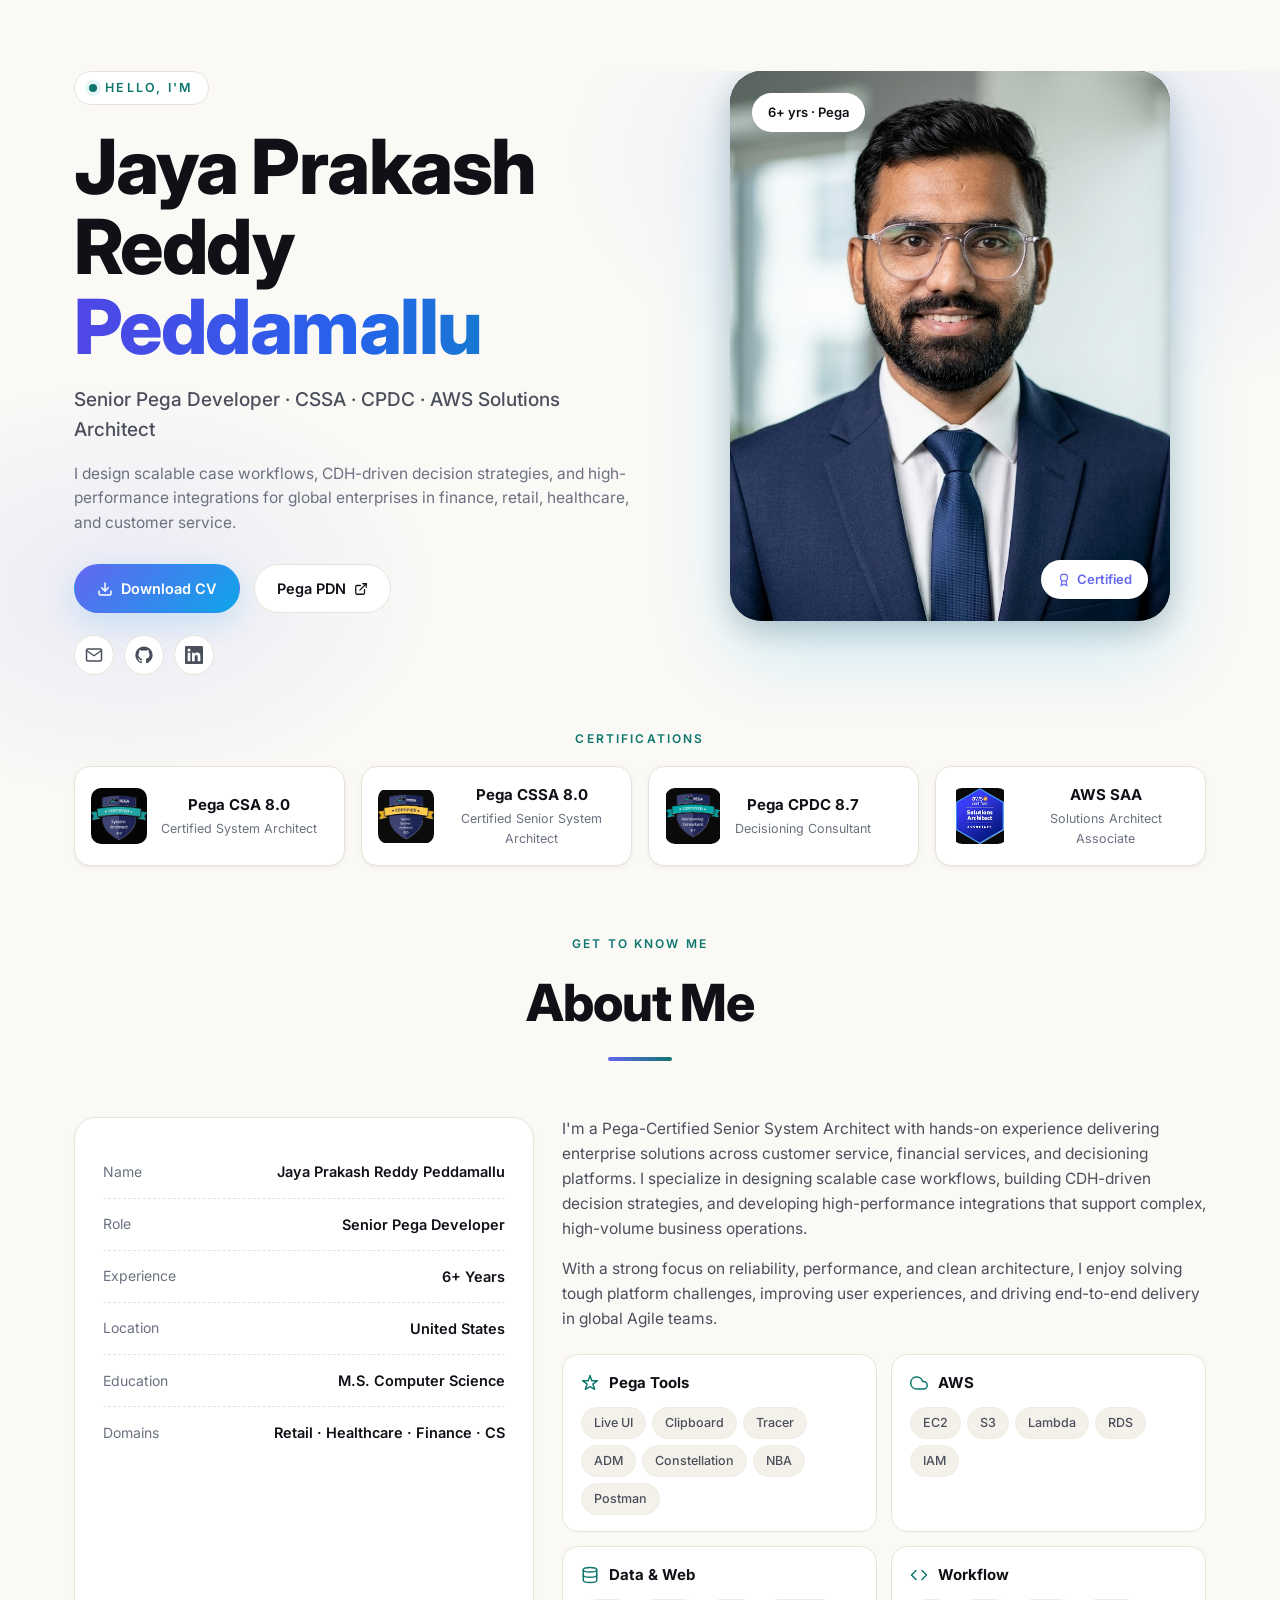
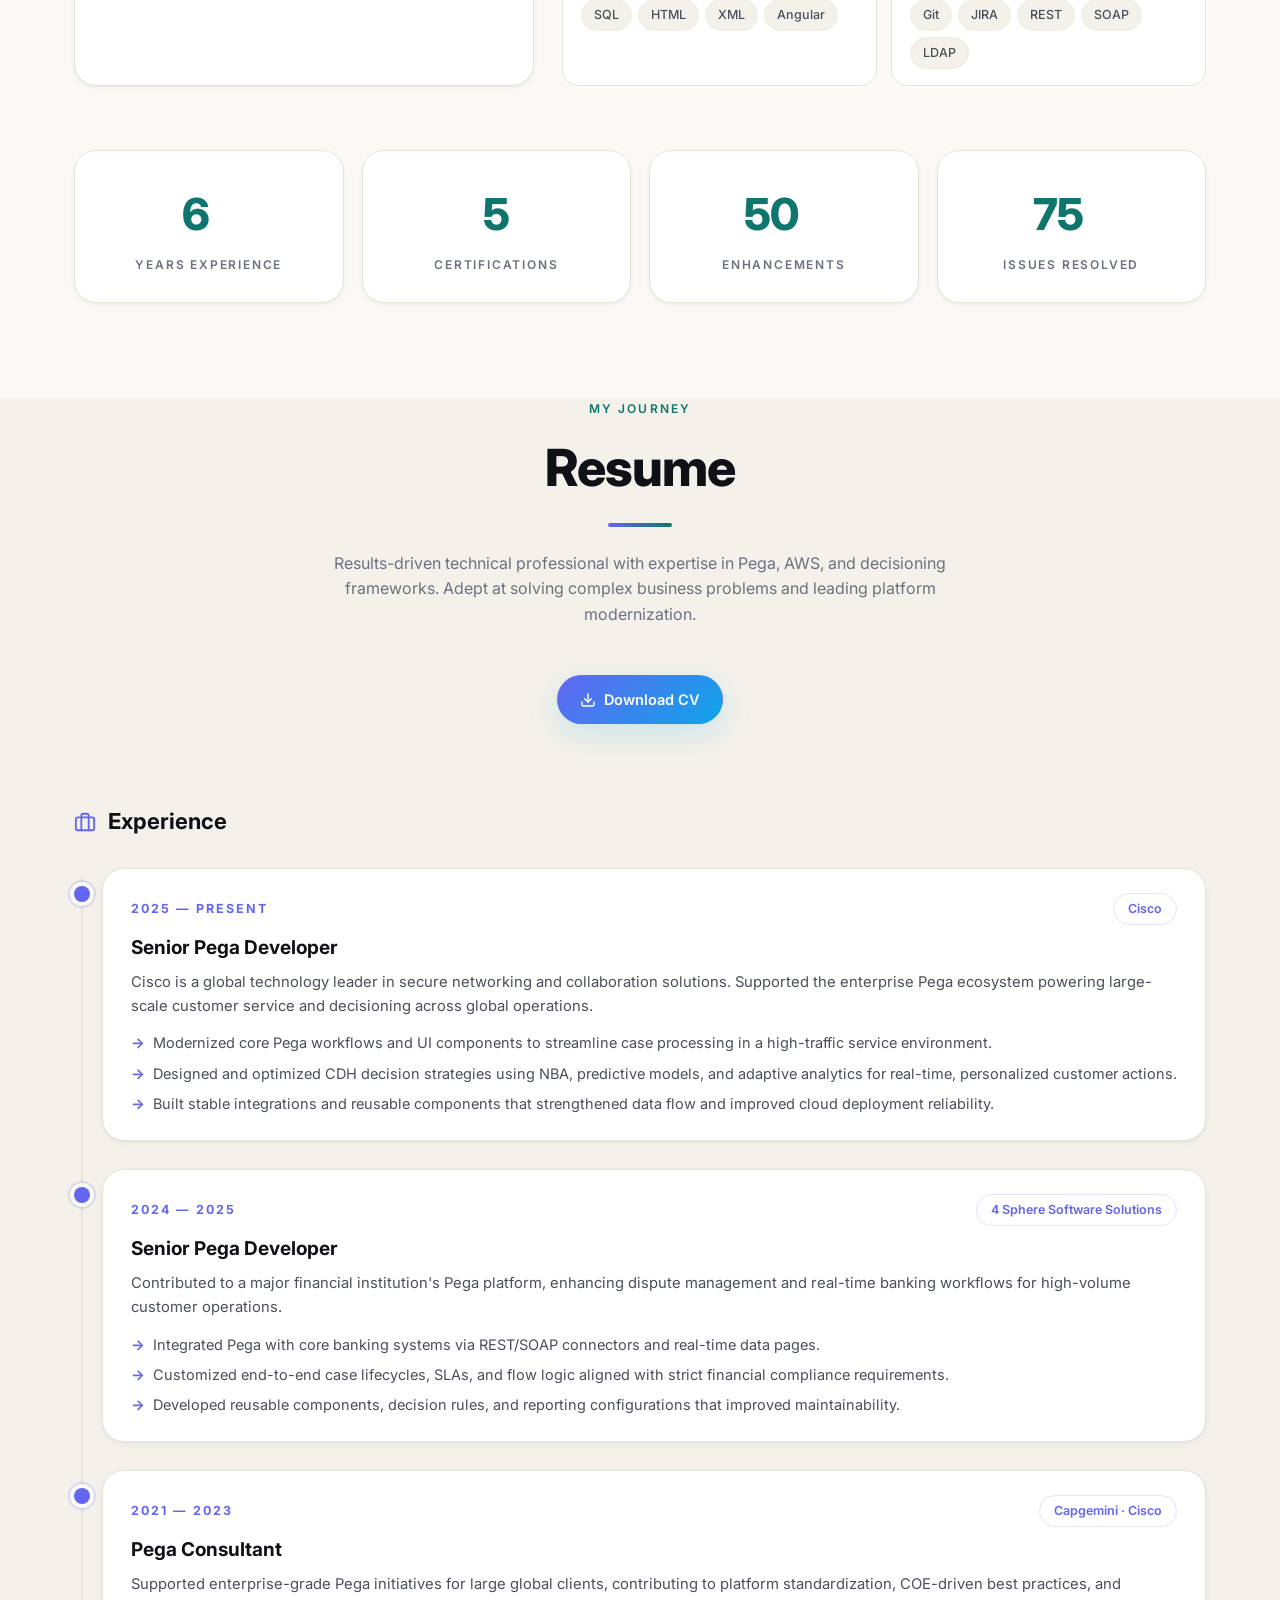
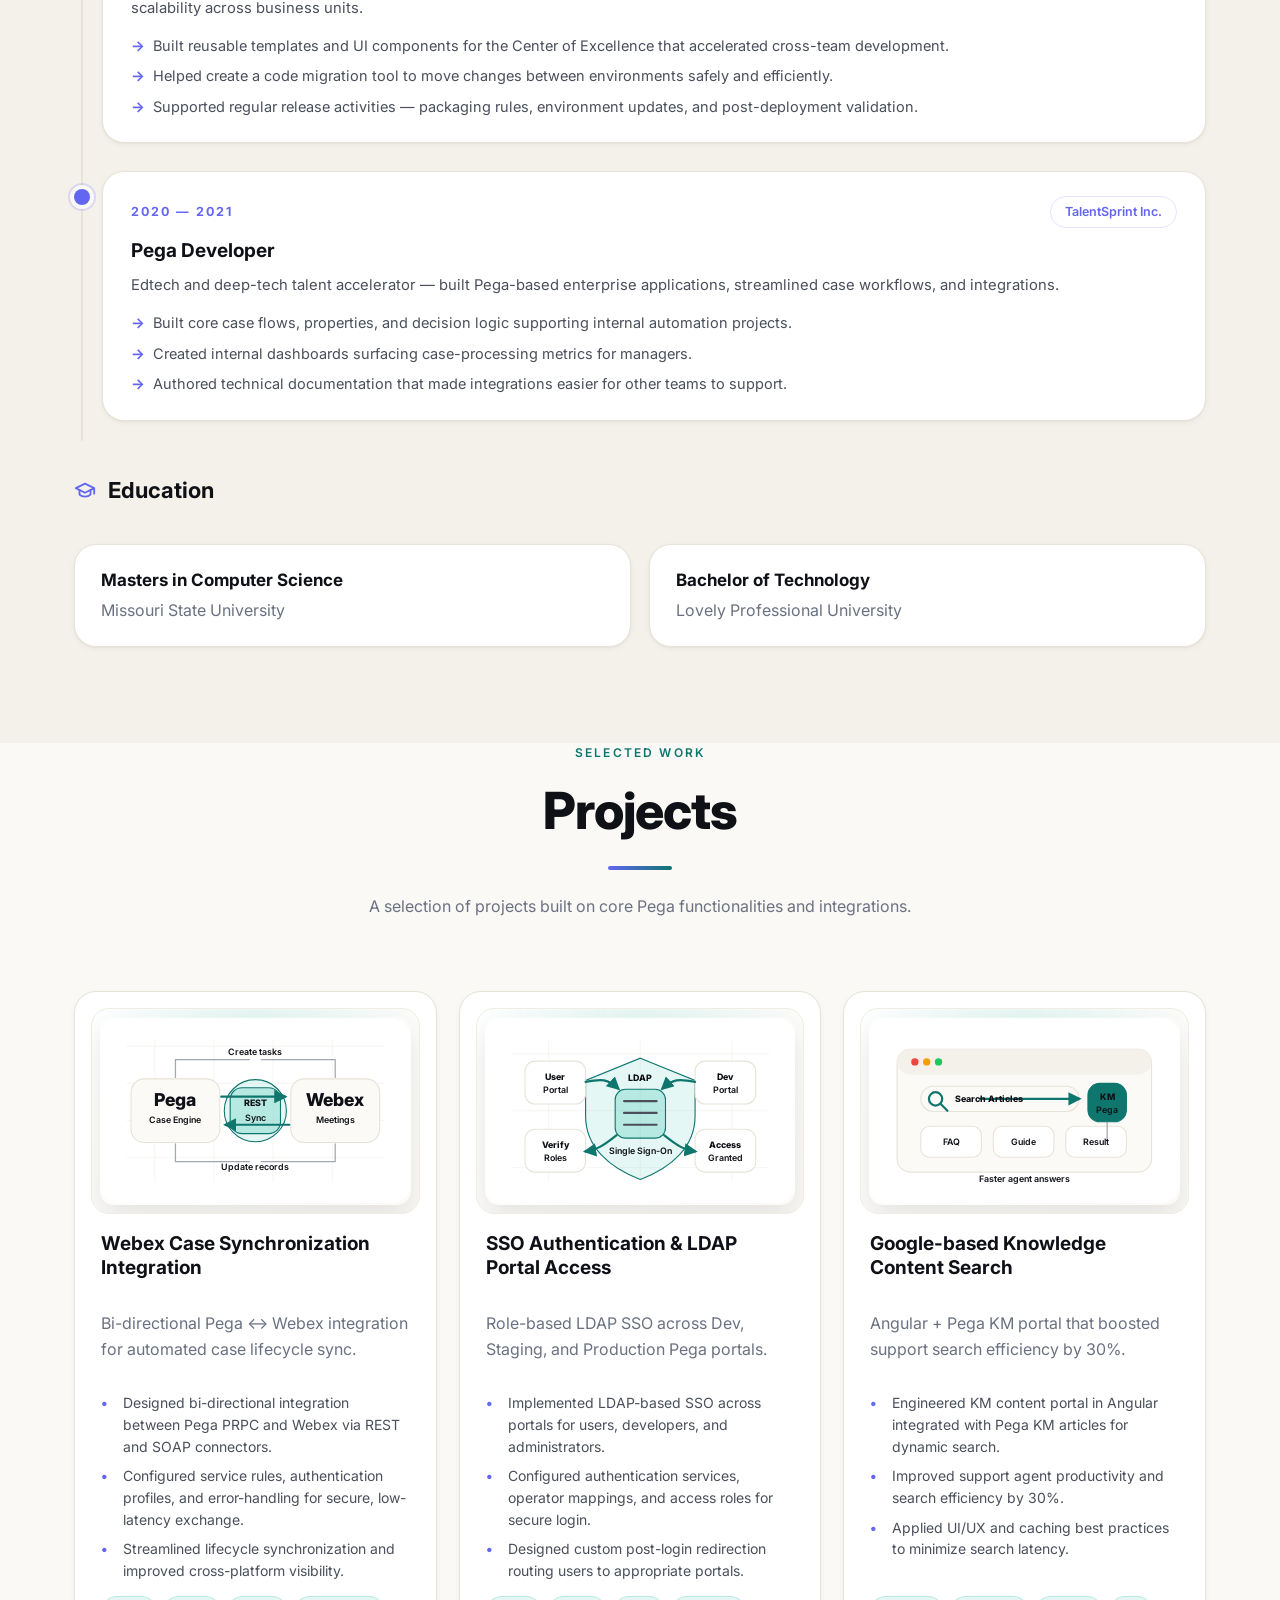
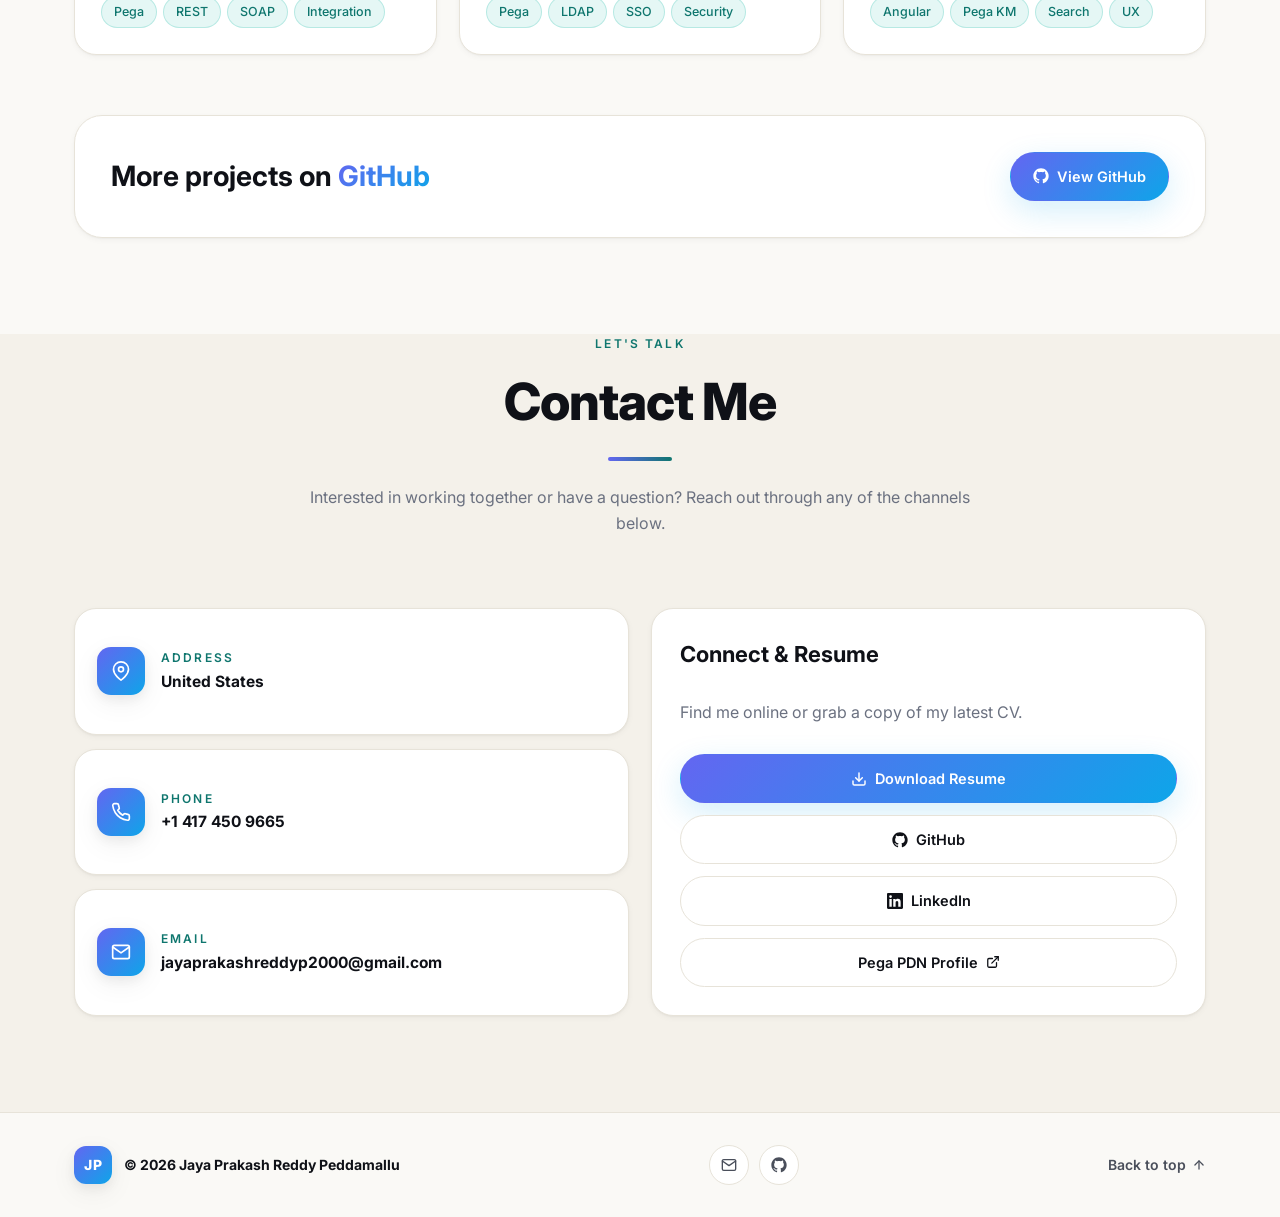
==== commit 3da61a1d: "Switch analytics from Plausible to Cloudflare Web Analytics - Replace Plausible script with Cloudfla" ====
--- a/index.html
+++ b/index.html
@@ -10,10 +10,9 @@
   <link href="https://fonts.googleapis.com/css2?family=Inter:wght@300;400;500;600;700;800;900&display=swap" rel="stylesheet" />
   <link rel="stylesheet" href="css/modern.css" />
 
-  <!-- Plausible Analytics: tracks pageviews + outbound link clicks + tagged custom events.
-       Replace YOUR-DOMAIN.com below with the exact domain registered in your Plausible dashboard. -->
-  <script defer data-domain="jayaprakashreddyp.github.io" src="https://plausible.io/js/script.outbound-links.tagged-events.js"></script>
-  <script>window.plausible = window.plausible || function () { (window.plausible.q = window.plausible.q || []).push(arguments); };</script>
+  <!-- Cloudflare Web Analytics -->
+  <script defer src='https://static.cloudflareinsights.com/beacon.min.js' data-cf-beacon='{"token": "9bd889b4062547bc9ff8c1fc98df8bea"}'></script>
+  <!-- End Cloudflare Web Analytics -->
 </head>
 <body>
 
@@ -36,11 +35,11 @@
       </nav>
 
       <div class="nav-actions">
-        <button class="icon-btn plausible-event-name=Theme+Toggle" id="themeToggle" aria-label="Toggle theme">
+        <button class="icon-btn" id="themeToggle" aria-label="Toggle theme">
           <svg class="icon-sun" width="18" height="18" viewBox="0 0 24 24" fill="none" stroke="currentColor" stroke-width="2" stroke-linecap="round" stroke-linejoin="round"><circle cx="12" cy="12" r="4"/><path d="M12 2v2M12 20v2M4.93 4.93l1.41 1.41M17.66 17.66l1.41 1.41M2 12h2M20 12h2M6.34 17.66l-1.41 1.41M19.07 4.93l-1.41 1.41"/></svg>
           <svg class="icon-moon" width="18" height="18" viewBox="0 0 24 24" fill="none" stroke="currentColor" stroke-width="2" stroke-linecap="round" stroke-linejoin="round"><path d="M21 12.79A9 9 0 1 1 11.21 3 7 7 0 0 0 21 12.79z"/></svg>
         </button>
-        <a href="https://docs.google.com/document/d/1jjnwgocOYCEj1G0pUcNQqBtZUYPyL3SgJsTekGnhe-Y/edit?usp=sharing" target="_blank" rel="noopener" class="btn btn-primary btn-cv plausible-event-name=CV+Click plausible-event-location=Header">
+        <a href="https://docs.google.com/document/d/1jjnwgocOYCEj1G0pUcNQqBtZUYPyL3SgJsTekGnhe-Y/edit?usp=sharing" target="_blank" rel="noopener" class="btn btn-primary btn-cv">
           <svg width="16" height="16" viewBox="0 0 24 24" fill="none" stroke="currentColor" stroke-width="2.2" stroke-linecap="round" stroke-linejoin="round"><path d="M21 15v4a2 2 0 0 1-2 2H5a2 2 0 0 1-2-2v-4"/><polyline points="7 10 12 15 17 10"/><line x1="12" y1="15" x2="12" y2="3"/></svg>
           CV
         </a>
@@ -67,7 +66,7 @@
           healthcare, and customer service.
         </p>
         <div class="cta-row">
-          <a href="https://docs.google.com/document/d/1jjnwgocOYCEj1G0pUcNQqBtZUYPyL3SgJsTekGnhe-Y/edit?usp=sharing" target="_blank" rel="noopener" class="btn btn-primary plausible-event-name=CV+Click plausible-event-location=Hero">
+          <a href="https://docs.google.com/document/d/1jjnwgocOYCEj1G0pUcNQqBtZUYPyL3SgJsTekGnhe-Y/edit?usp=sharing" target="_blank" rel="noopener" class="btn btn-primary">
             <svg width="16" height="16" viewBox="0 0 24 24" fill="none" stroke="currentColor" stroke-width="2.2" stroke-linecap="round" stroke-linejoin="round"><path d="M21 15v4a2 2 0 0 1-2 2H5a2 2 0 0 1-2-2v-4"/><polyline points="7 10 12 15 17 10"/><line x1="12" y1="15" x2="12" y2="3"/></svg>
             Download CV
           </a>
@@ -77,7 +76,7 @@
           </a>
         </div>
         <div class="social-row">
-          <a href="mailto:jayaprakashreddyp2000@gmail.com" class="icon-btn plausible-event-name=Email+Click" aria-label="Email">
+          <a href="mailto:jayaprakashreddyp2000@gmail.com" class="icon-btn" aria-label="Email">
             <svg width="18" height="18" viewBox="0 0 24 24" fill="none" stroke="currentColor" stroke-width="2" stroke-linecap="round" stroke-linejoin="round"><path d="M4 4h16c1.1 0 2 .9 2 2v12c0 1.1-.9 2-2 2H4c-1.1 0-2-.9-2-2V6c0-1.1.9-2 2-2z"/><polyline points="22,6 12,13 2,6"/></svg>
           </a>
           <a href="https://github.com/jayaprakashreddyp" target="_blank" rel="noopener" class="icon-btn" aria-label="GitHub">
@@ -247,7 +246,7 @@
           decisioning frameworks. Adept at solving complex business problems and
           leading platform modernization.
         </p>
-        <a href="https://docs.google.com/document/d/1jjnwgocOYCEj1G0pUcNQqBtZUYPyL3SgJsTekGnhe-Y/edit?usp=sharing" target="_blank" rel="noopener" class="btn btn-primary mt-4 plausible-event-name=CV+Click plausible-event-location=Resume">
+        <a href="https://docs.google.com/document/d/1jjnwgocOYCEj1G0pUcNQqBtZUYPyL3SgJsTekGnhe-Y/edit?usp=sharing" target="_blank" rel="noopener" class="btn btn-primary mt-4">
           <svg width="16" height="16" viewBox="0 0 24 24" fill="none" stroke="currentColor" stroke-width="2.2" stroke-linecap="round" stroke-linejoin="round"><path d="M21 15v4a2 2 0 0 1-2 2H5a2 2 0 0 1-2-2v-4"/><polyline points="7 10 12 15 17 10"/><line x1="12" y1="15" x2="12" y2="3"/></svg>
           Download CV
         </a>
@@ -539,7 +538,7 @@
             </div>
             <div>
               <p class="eyebrow">EMAIL</p>
-              <strong><a href="mailto:jayaprakashreddyp2000@gmail.com" class="plausible-event-name=Email+Click">jayaprakashreddyp2000@gmail.com</a></strong>
+              <strong><a href="mailto:jayaprakashreddyp2000@gmail.com">jayaprakashreddyp2000@gmail.com</a></strong>
             </div>
           </div>
         </div>
@@ -547,7 +546,7 @@
         <div class="connect-card reveal">
           <h3>Connect &amp; Resume</h3>
           <p class="muted">Find me online or grab a copy of my latest CV.</p>
-          <a href="https://docs.google.com/document/d/1jjnwgocOYCEj1G0pUcNQqBtZUYPyL3SgJsTekGnhe-Y/edit?usp=sharing" target="_blank" rel="noopener" class="btn btn-primary btn-block plausible-event-name=CV+Click plausible-event-location=Contact">
+          <a href="https://docs.google.com/document/d/1jjnwgocOYCEj1G0pUcNQqBtZUYPyL3SgJsTekGnhe-Y/edit?usp=sharing" target="_blank" rel="noopener" class="btn btn-primary btn-block">
             <svg width="16" height="16" viewBox="0 0 24 24" fill="none" stroke="currentColor" stroke-width="2.2" stroke-linecap="round" stroke-linejoin="round"><path d="M21 15v4a2 2 0 0 1-2 2H5a2 2 0 0 1-2-2v-4"/><polyline points="7 10 12 15 17 10"/><line x1="12" y1="15" x2="12" y2="3"/></svg>
             Download Resume
           </a>
@@ -576,7 +575,7 @@
         <span>&copy; <span id="year"></span> Jaya Prakash Reddy Peddamallu</span>
       </div>
       <div class="social-row">
-        <a href="mailto:jayaprakashreddyp2000@gmail.com" class="icon-btn plausible-event-name=Email+Click" aria-label="Email">
+        <a href="mailto:jayaprakashreddyp2000@gmail.com" class="icon-btn" aria-label="Email">
           <svg width="16" height="16" viewBox="0 0 24 24" fill="none" stroke="currentColor" stroke-width="2" stroke-linecap="round" stroke-linejoin="round"><path d="M4 4h16c1.1 0 2 .9 2 2v12c0 1.1-.9 2-2 2H4c-1.1 0-2-.9-2-2V6c0-1.1.9-2 2-2z"/><polyline points="22,6 12,13 2,6"/></svg>
         </a>
         <a href="https://github.com/jayaprakashreddyp" target="_blank" rel="noopener" class="icon-btn" aria-label="GitHub">
@@ -590,6 +589,5 @@
   </footer>
 
   <script src="js/modern.js"></script>
-  <script src="js/analytics.js"></script>
 </body>
 </html>
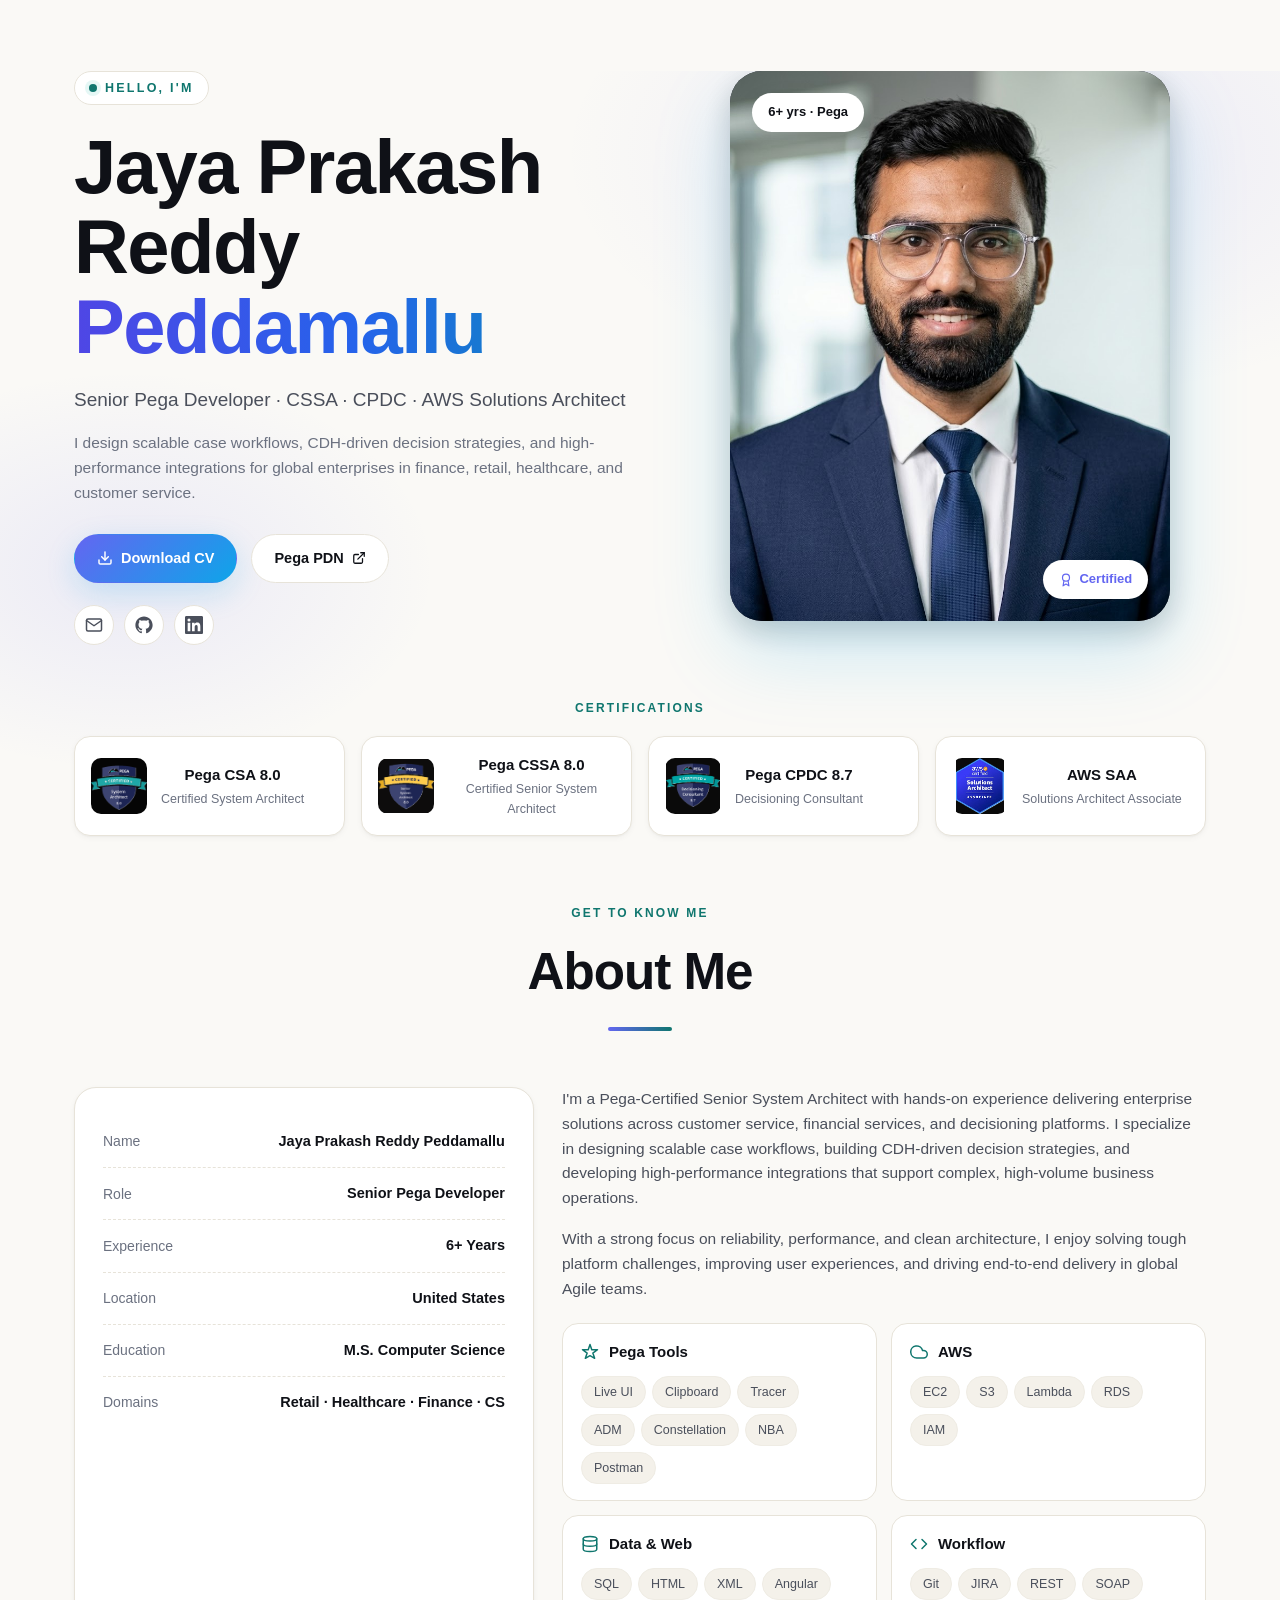
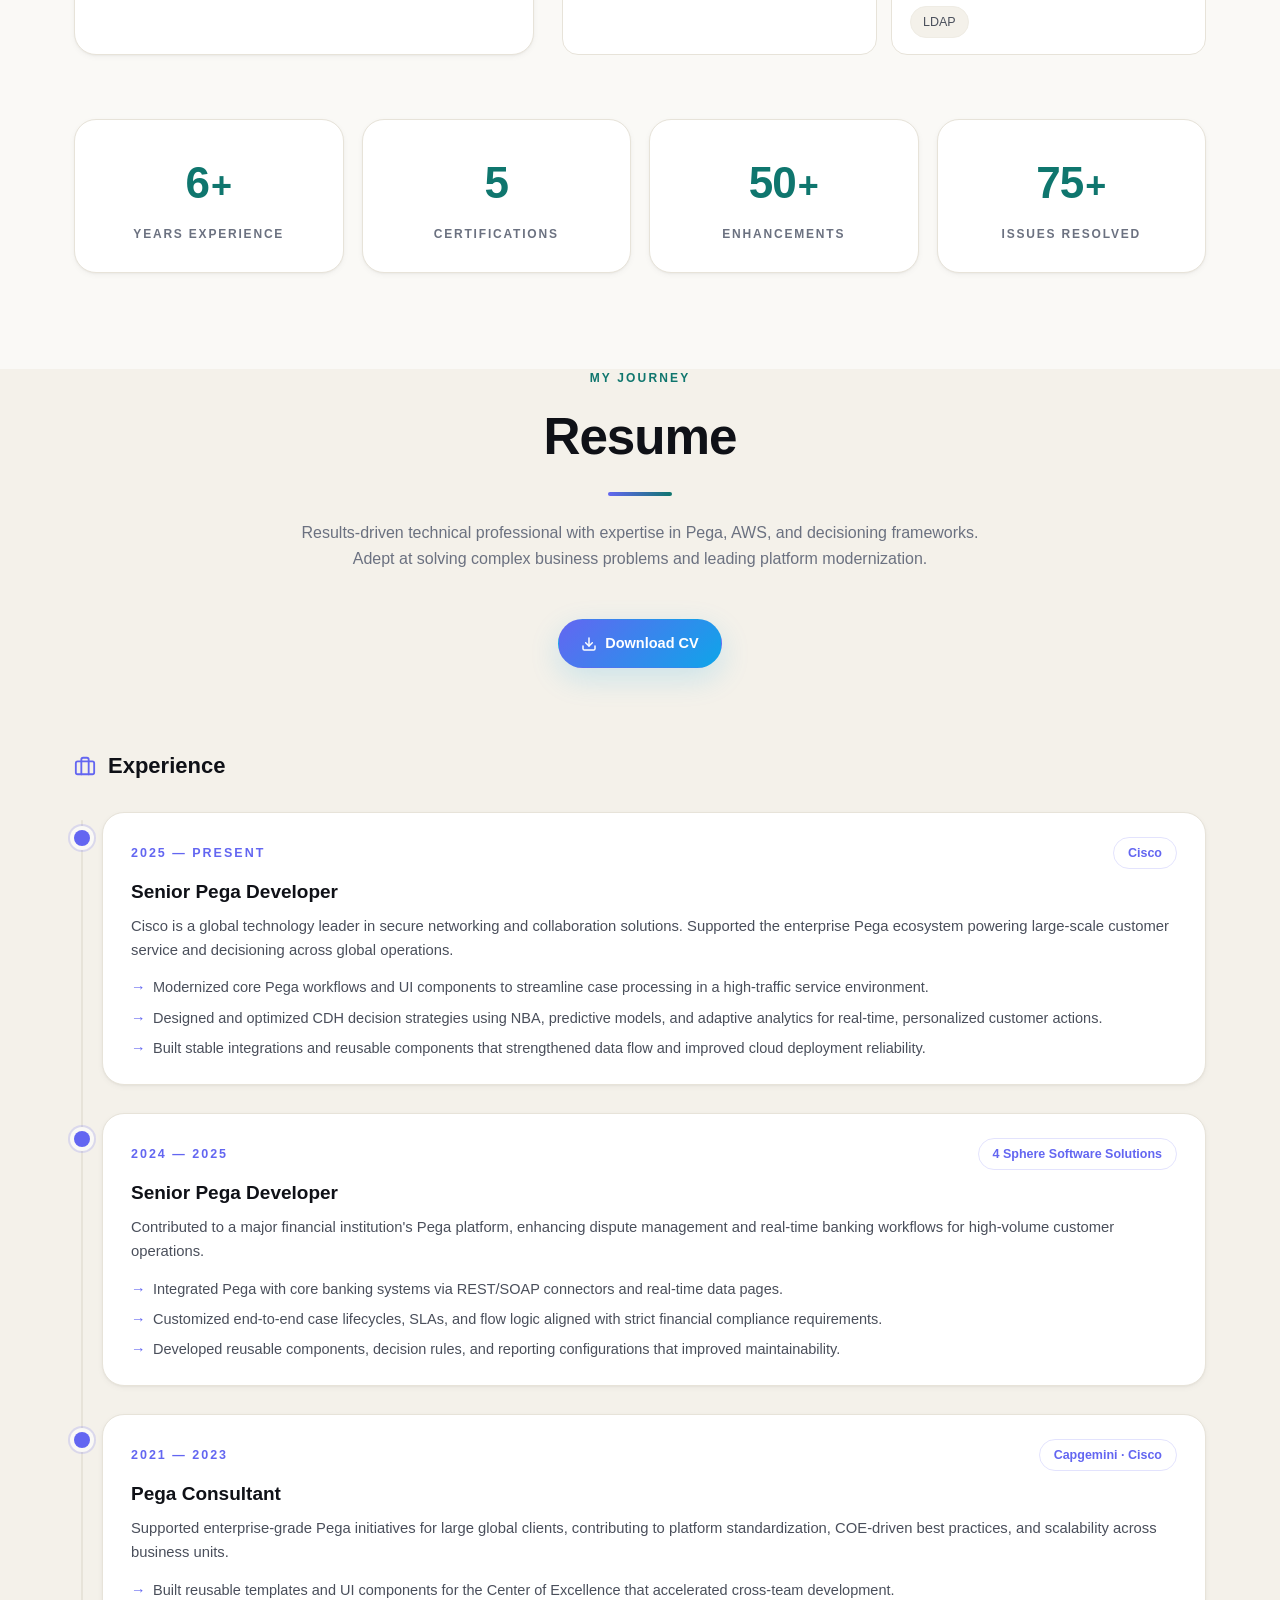
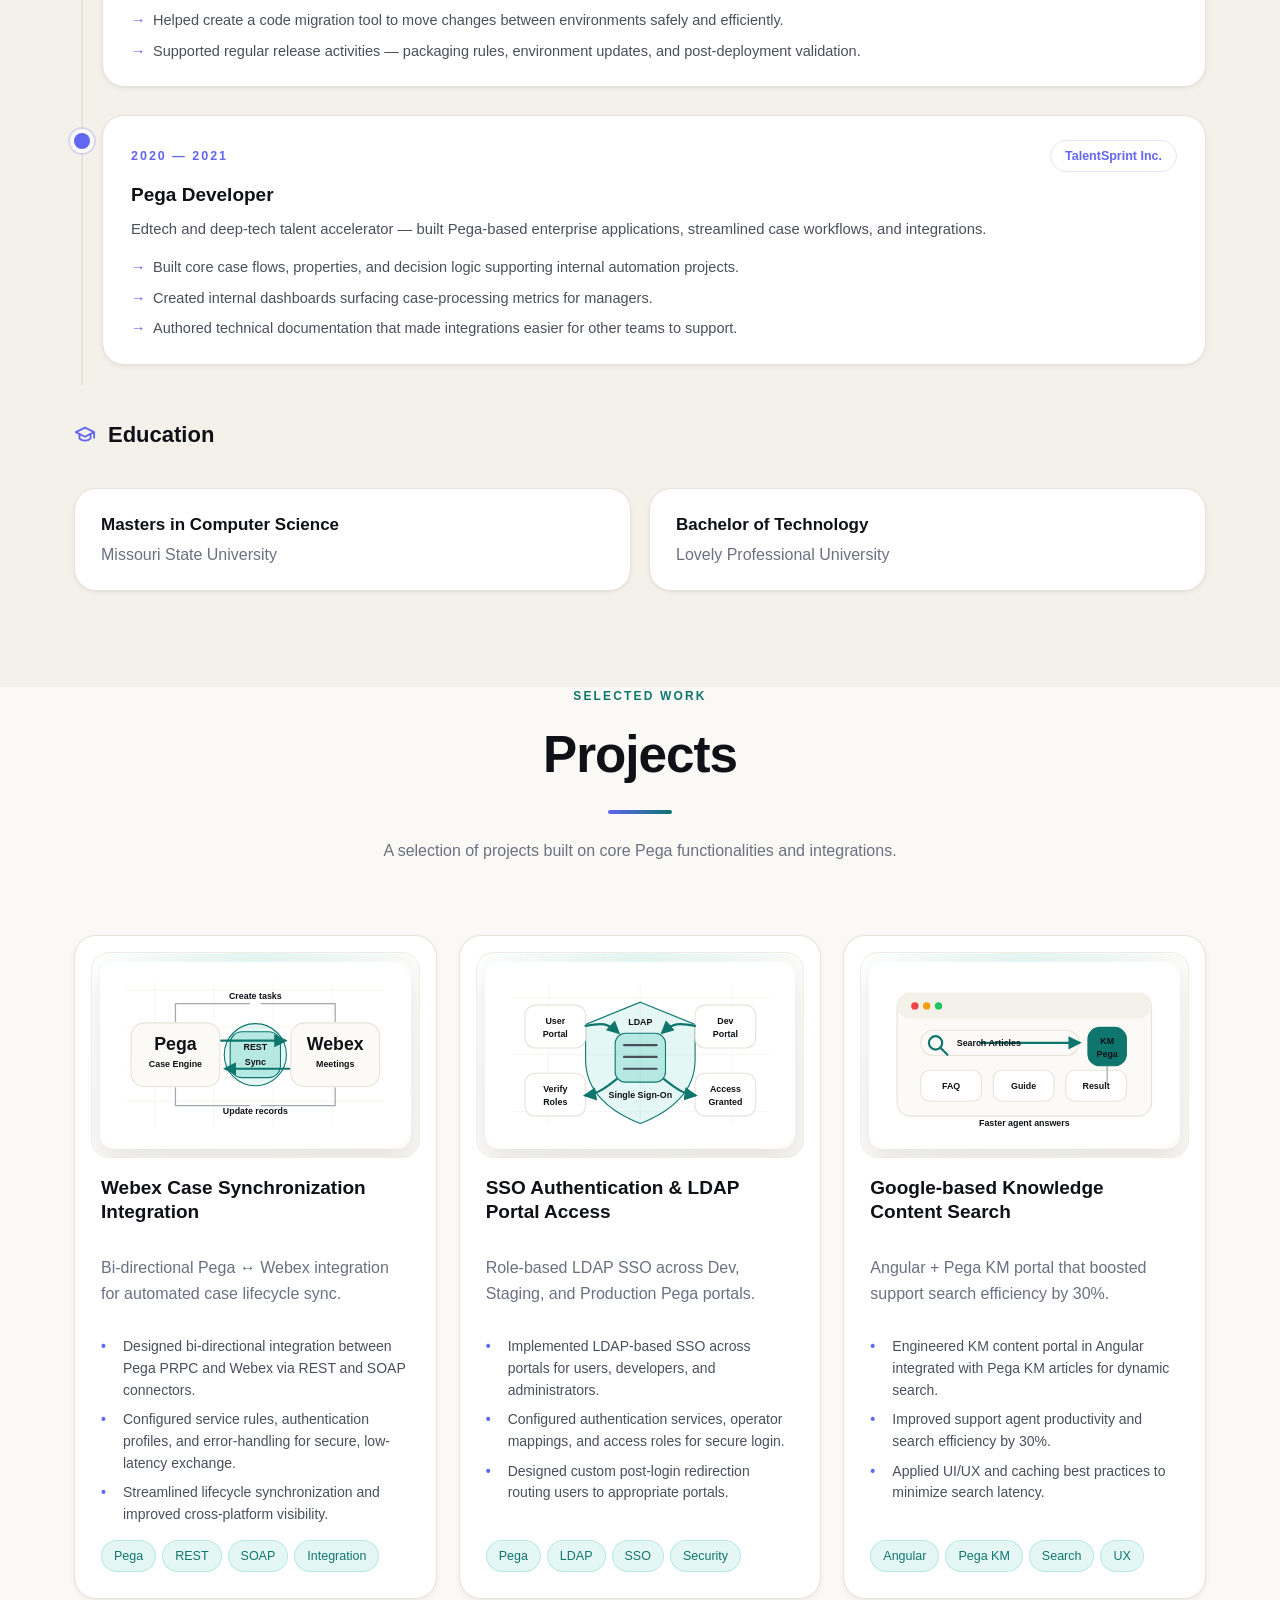
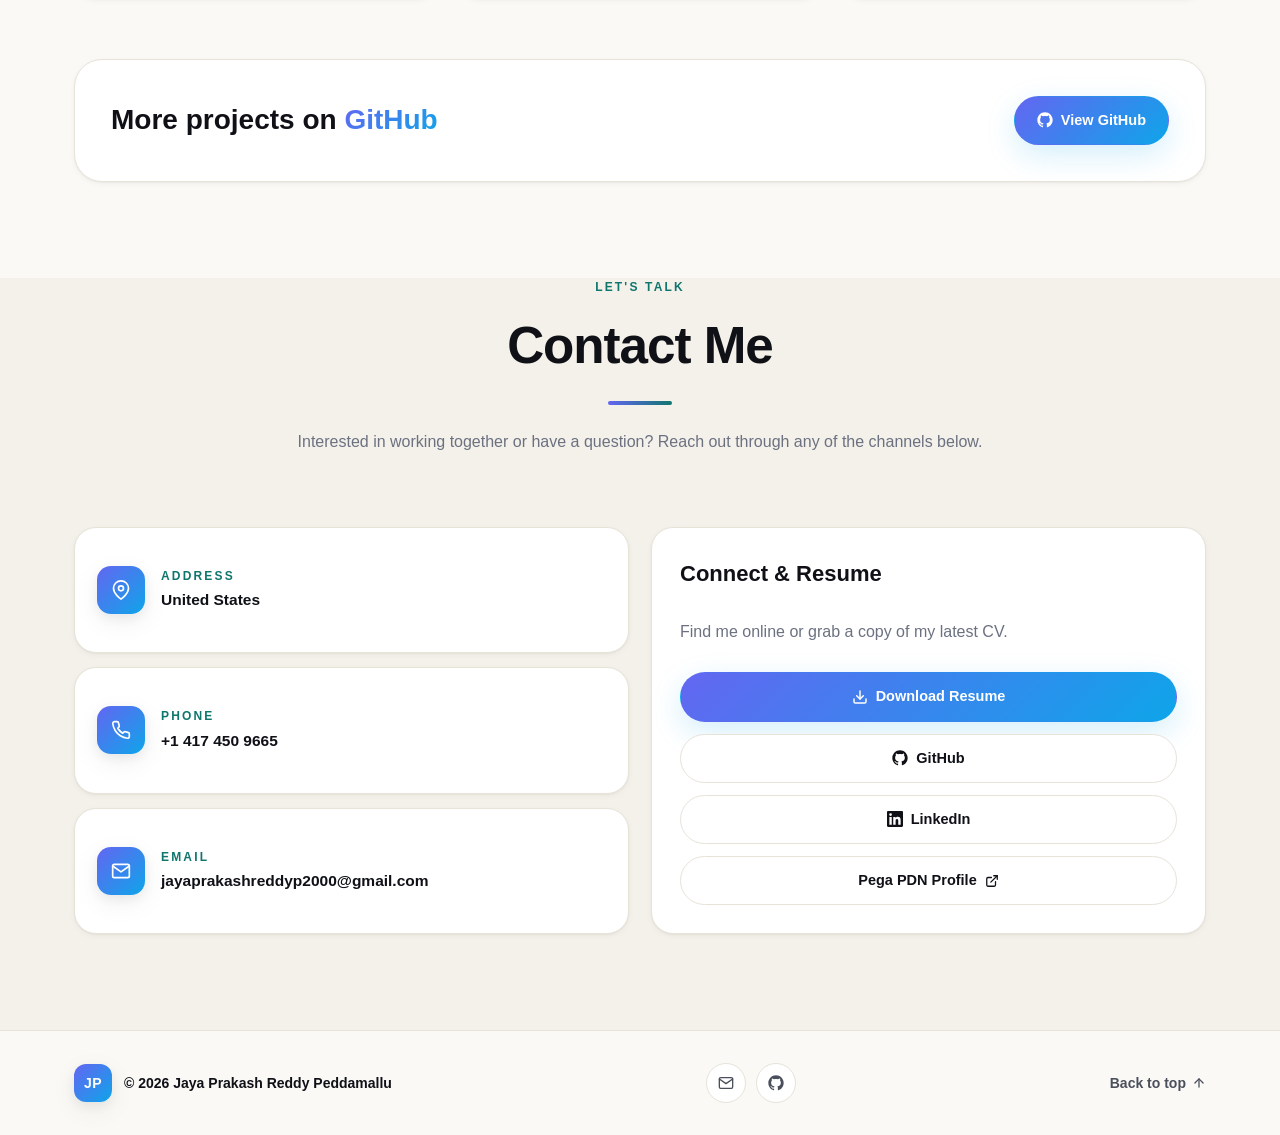
==== commit 885c9772: "Security cleanup: remove unused vulnerable libs, add CSP - Delete index-old.html (loaded jQuery 3.2." ====
--- a/index.html
+++ b/index.html
@@ -3,6 +3,7 @@
 <head>
   <meta charset="UTF-8" />
   <meta name="viewport" content="width=device-width, initial-scale=1.0" />
+  <meta http-equiv="Content-Security-Policy" content="default-src 'self'; script-src 'self' https://static.cloudflareinsights.com; style-src 'self' 'unsafe-inline' https://fonts.googleapis.com; font-src 'self' https://fonts.gstatic.com data:; img-src 'self' data:; connect-src https://static.cloudflareinsights.com https://cloudflareinsights.com; frame-ancestors 'none'; base-uri 'self'; form-action 'none';" />
   <title>Jaya Prakash Reddy Peddamallu — Senior Pega Developer</title>
   <meta name="description" content="Pega-Certified Senior System Architect specializing in scalable case workflows, CDH-driven decision strategies, and high-performance integrations." />
   <link rel="preconnect" href="https://fonts.googleapis.com" />
